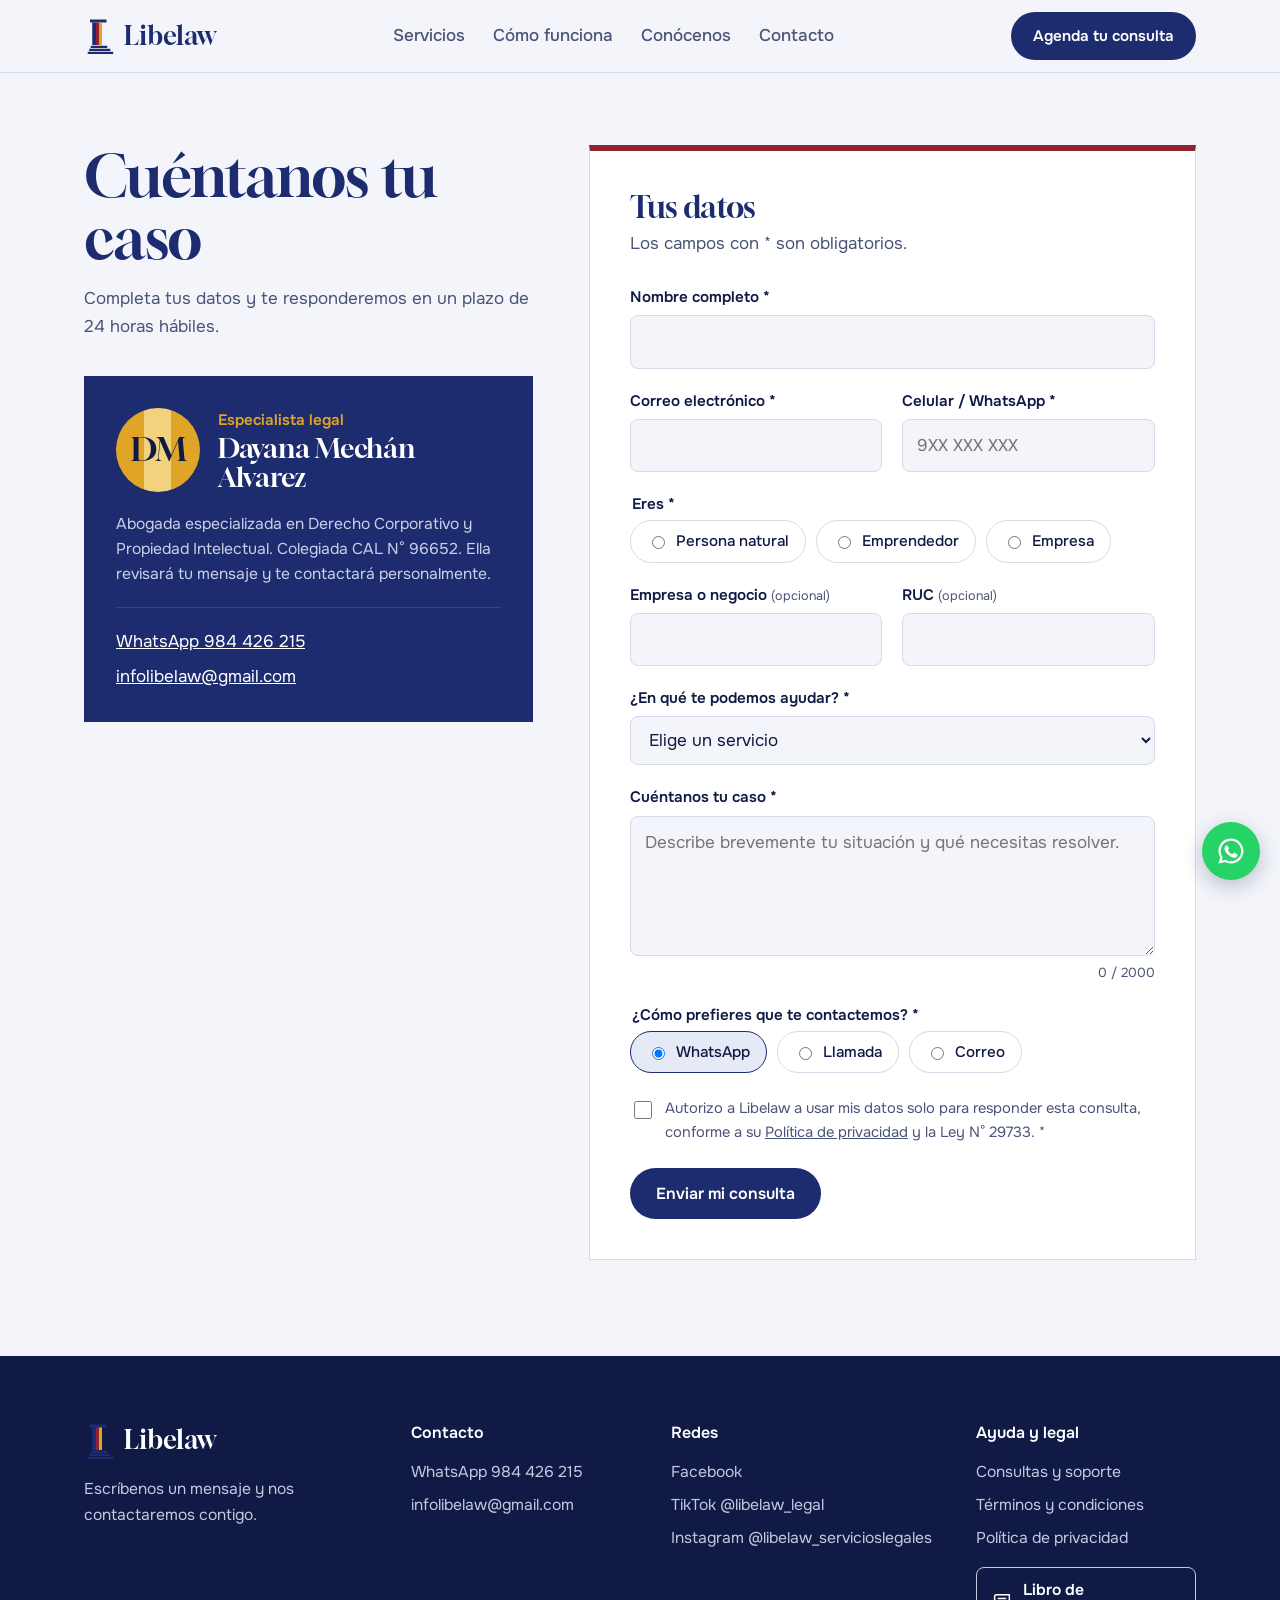
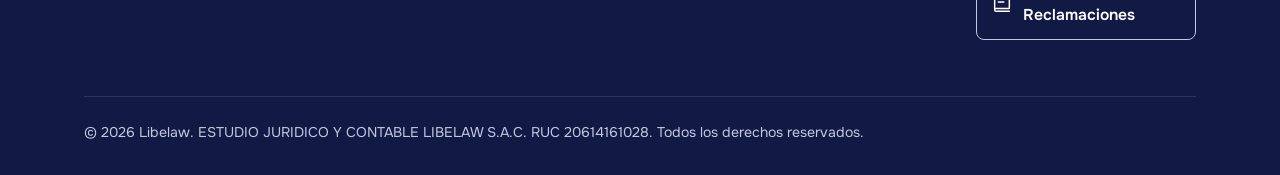
==== contacto.html @ 5002c1bd "Landing page Libelaw: inicio, contacto, soporte y páginas legales Sitio estático para ESTUDIO JURIDI" ====
<!doctype html>
<html lang="es">
<head>
<meta charset="utf-8">
<meta name="viewport" content="width=device-width, initial-scale=1">
<title>Contacto | Libelaw</title>
<meta name="description" content="Cuéntanos tu caso. Dayana Mechán, especialista legal de Libelaw, te responderá.">
<link rel="icon" href="data:image/svg+xml,%3Csvg xmlns='http://www.w3.org/2000/svg' viewBox='0 0 32 32'%3E%3Crect x='9' y='3' width='4' height='22' fill='%231D2C6E'/%3E%3Crect x='13' y='3' width='3' height='22' fill='%238E2333'/%3E%3Crect x='16' y='3' width='3' height='22' fill='%23E0A526'/%3E%3Crect x='7' y='25' width='16' height='2' fill='%231D2C6E'/%3E%3Crect x='7' y='28' width='20' height='2' fill='%231D2C6E'/%3E%3C/svg%3E">
<link rel="preconnect" href="https://fonts.googleapis.com">
<link rel="preconnect" href="https://fonts.gstatic.com" crossorigin>
<link href="https://fonts.googleapis.com/css2?family=Gloock&family=Onest:wght@400;500;600;700&display=swap" rel="stylesheet">
<link rel="stylesheet" href="styles.css">
<!--
  ENVÍO DEL FORMULARIO: usa FormSubmit (https://formsubmit.co), sin servidor propio.
  El primer envío manda un correo de activación a infolibelaw@gmail.com: hay que confirmarlo una vez.
  Para usar otro servicio (Formspree, Web3Forms o un PHP en Hostinger) cambia solo el "action" del <form>.
-->
</head>
<body>

<svg width="0" height="0" style="position:absolute" aria-hidden="true">
  <symbol id="logo" viewBox="0 0 40 48">
    <rect x="8" y="2" width="22" height="4" fill="#1D2C6E"/>
    <rect x="11" y="6" width="5" height="30" fill="#1D2C6E"/>
    <rect x="16" y="6" width="4" height="30" fill="#8E2333"/>
    <rect x="20" y="6" width="4" height="30" fill="#E0A526"/>
    <rect x="9" y="37" width="22" height="3" fill="#1D2C6E"/>
    <rect x="7" y="41" width="28" height="3" fill="#1D2C6E"/>
    <rect x="5" y="45" width="34" height="3" fill="#1D2C6E"/>
  </symbol>
</svg>

<header class="nav">
  <div class="wrap">
    <a class="brand" href="index.html" aria-label="Libelaw, inicio">
      <svg width="30" height="36" aria-hidden="true"><use href="#logo"/></svg>Libelaw
    </a>
    <nav aria-label="Secciones">
      <ul id="menu">
        <li><a href="index.html#servicios">Servicios</a></li>
        <li><a href="index.html#como-funciona">Cómo funciona</a></li>
        <li><a href="index.html#fundadora">Conócenos</a></li>
        <li><a href="contacto.html" aria-current="page">Contacto</a></li>
      </ul>
    </nav>
    <a class="btn btn-primary" data-booking href="index.html#agenda">Agenda<span class="sm-hide">tu consulta</span></a>
    <button class="menu-btn" type="button" aria-expanded="false" aria-controls="menu" aria-label="Abrir menú"><svg width="26" height="26" viewBox="0 0 24 24" fill="none" stroke="currentColor" stroke-width="2" stroke-linecap="round" aria-hidden="true"><path d="M4 7h16M4 12h16M4 17h16"/></svg></button>
  </div>
</header>

<main class="contact">
  <div class="wrap">

    <div class="contact-intro">
      <h1>Cuéntanos tu caso</h1>
      <p>Completa tus datos y te responderemos en un plazo de 24 horas hábiles. <!-- POR VALIDAR: plazo de respuesta --></p>

      <aside class="specialist" aria-label="Especialista que atenderá tu consulta">
        <div class="specialist-head">
          <!-- Reemplazar por la foto: <img src="dayana.jpg" alt="Dayana Mechán"> -->
          <div class="avatar" aria-hidden="true">DM</div>
          <div>
            <p class="role">Especialista legal</p>
            <h2>Dayana Mechán Alvarez</h2>
          </div>
        </div>
        <!-- POR VALIDAR: credenciales -->
        <p>Abogada especializada en Derecho Corporativo y Propiedad Intelectual. Colegiada CAL N° 96652. Ella revisará tu mensaje y te contactará personalmente.</p>
        <ul>
          <li><a href="https://wa.me/51984426215?text=Hola%20Dayana%2C%20quiero%20hacer%20una%20consulta" target="_blank" rel="noopener">WhatsApp 984 426 215</a></li>
          <li><a href="mailto:infolibelaw@gmail.com">infolibelaw@gmail.com</a></li>
        </ul>
      </aside>
    </div>

    <form class="form" action="https://formsubmit.co/infolibelaw@gmail.com" method="POST" data-ajax data-success="Gracias por escribirnos. Dayana revisará tu caso y te contactará por el medio que elegiste.">
      <h2>Tus datos</h2>
      <p>Los campos con * son obligatorios.</p>

      <input type="hidden" name="_subject" value="Nueva consulta desde la web de Libelaw">
      <input type="hidden" name="_template" value="table">
      <input class="hp" type="text" name="_honey" tabindex="-1" autocomplete="off" aria-hidden="true">

      <div class="fields">
        <div class="field full">
          <label for="nombre">Nombre completo *</label>
          <input id="nombre" name="Nombre" type="text" autocomplete="name" required maxlength="100">
        </div>
        <div class="field">
          <label for="correo">Correo electrónico *</label>
          <input id="correo" name="email" type="email" autocomplete="email" required maxlength="120">
        </div>
        <div class="field">
          <label for="celular">Celular / WhatsApp *</label>
          <input id="celular" name="Celular" type="tel" autocomplete="tel" inputmode="tel" required pattern="(\+?51)?\s?9\d{2}\s?\d{3}\s?\d{3}" placeholder="9XX XXX XXX" title="Número de celular peruano de 9 dígitos que empieza con 9">
        </div>

        <fieldset class="field full">
          <legend>Eres *</legend>
          <div class="choices">
            <label><input type="radio" name="Tipo de cliente" value="Persona natural" required> Persona natural</label>
            <label><input type="radio" name="Tipo de cliente" value="Emprendedor"> Emprendedor</label>
            <label><input type="radio" name="Tipo de cliente" value="Empresa"> Empresa</label>
          </div>
        </fieldset>

        <div class="field">
          <label for="empresa">Empresa o negocio <small>(opcional)</small></label>
          <input id="empresa" name="Empresa" type="text" autocomplete="organization" maxlength="120">
        </div>
        <div class="field">
          <label for="ruc">RUC <small>(opcional)</small></label>
          <input id="ruc" name="RUC" type="text" inputmode="numeric" pattern="(10|15|17|20)\d{9}" maxlength="11" title="RUC de 11 dígitos">
        </div>

        <div class="field full">
          <label for="servicio">¿En qué te podemos ayudar? *</label>
          <select id="servicio" name="Servicio" required>
            <option value="">Elige un servicio</option>
            <option>Constitución de empresas</option>
            <option>Contratos comerciales</option>
            <option>Propiedad intelectual</option>
            <option>Datos personales</option>
            <option>Protección al consumidor</option>
            <option>Asesoría y procesos laborales</option>
            <option>Contrataciones con el Estado</option>
            <option>Procesos civiles</option>
            <option>Procesos penales</option>
            <option>Derecho migratorio</option>
            <option>No estoy seguro</option>
          </select>
        </div>

        <div class="field full">
          <label for="mensaje">Cuéntanos tu caso *</label>
          <textarea id="mensaje" name="Mensaje" required minlength="20" maxlength="2000" placeholder="Describe brevemente tu situación y qué necesitas resolver."></textarea>
        </div>

        <fieldset class="field full">
          <legend>¿Cómo prefieres que te contactemos? *</legend>
          <div class="choices">
            <label><input type="radio" name="Contacto preferido" value="WhatsApp" required checked> WhatsApp</label>
            <label><input type="radio" name="Contacto preferido" value="Llamada"> Llamada</label>
            <label><input type="radio" name="Contacto preferido" value="Correo"> Correo</label>
          </div>
        </fieldset>
      </div>

      <label class="consent">
        <input type="checkbox" name="Autoriza tratamiento de datos" value="Sí" required>
        <span>Autorizo a Libelaw a usar mis datos solo para responder esta consulta, conforme a su <a href="privacidad.html" target="_blank">Política de privacidad</a> y la Ley N° 29733. *</span>
      </label>

      <button class="btn btn-primary" type="submit">Enviar mi consulta</button>
    </form>

  </div>
</main>

<footer>
  <div class="wrap">
    <div>
      <a class="brand" href="index.html"><svg width="30" height="36" aria-hidden="true"><use href="#logo"/></svg>Libelaw</a>
      <p><a href="contacto.html">Escríbenos un mensaje</a> y nos contactaremos contigo.</p>
    </div>
    <div>
      <h4>Contacto</h4>
      <ul>
        <li><a href="https://wa.me/51984426215" target="_blank" rel="noopener">WhatsApp 984 426 215</a></li>
        <li><a href="mailto:infolibelaw@gmail.com">infolibelaw@gmail.com</a></li>
      </ul>
    </div>
    <div>
      <h4>Redes</h4>
      <ul>
        <!-- POR VALIDAR: URL exacta de Facebook -->
        <li><a href="https://www.facebook.com/libelaw" target="_blank" rel="noopener">Facebook</a></li>
        <li><a href="https://www.tiktok.com/@libelaw_legal" target="_blank" rel="noopener">TikTok @libelaw_legal</a></li>
        <li><a href="https://www.instagram.com/libelaw_servicioslegales" target="_blank" rel="noopener">Instagram @libelaw_servicioslegales</a></li>
      </ul>
    </div>
    <div>
      <h4>Ayuda y legal</h4>
      <ul>
        <li><a href="soporte.html">Consultas y soporte</a></li>
        <li><a href="terminos.html">Términos y condiciones</a></li>
        <li><a href="privacidad.html">Política de privacidad</a></li>
      </ul>
      <a class="lr" href="libro-reclamaciones.html">
        <svg width="22" height="22" viewBox="0 0 24 24" fill="none" stroke="currentColor" stroke-width="1.6" stroke-linecap="round" stroke-linejoin="round" aria-hidden="true"><path d="M4 4.5A1.5 1.5 0 0 1 5.5 3H20v15H5.5A1.5 1.5 0 0 0 4 19.5zM4 19.5A1.5 1.5 0 0 0 5.5 21H20M8 7h8M8 11h6"/></svg>
        Libro de Reclamaciones
      </a>
    </div>
    <p class="legal">© 2026 Libelaw. ESTUDIO JURIDICO Y CONTABLE LIBELAW S.A.C. RUC 20614161028. Todos los derechos reservados.</p>
  </div>
</footer>

<a class="wa" href="https://wa.me/51984426215?text=Hola%20Libelaw" target="_blank" rel="noopener" aria-label="Escríbenos por WhatsApp">
  <svg width="30" height="30" viewBox="0 0 24 24" fill="#fff" aria-hidden="true"><path d="M12 2a10 10 0 0 0-8.6 15.1L2 22l5-1.3A10 10 0 1 0 12 2Zm0 18.2a8.2 8.2 0 0 1-4.2-1.1l-.3-.2-3 .8.8-2.9-.2-.3A8.2 8.2 0 1 1 12 20.2Zm4.5-6.1c-.2-.1-1.5-.7-1.7-.8-.2-.1-.4-.1-.6.1l-.8 1c-.1.2-.3.2-.5.1a6.7 6.7 0 0 1-3.3-2.9c-.3-.4.2-.4.7-1.4.1-.2 0-.3 0-.4l-.8-1.8c-.2-.5-.4-.4-.6-.4h-.5c-.2 0-.4.1-.7.3-.2.3-.9.9-.9 2.2s.9 2.5 1 2.7c.1.2 1.8 2.8 4.4 3.9 1.6.7 2.3.8 3.1.6.5-.1 1.5-.6 1.7-1.2.2-.6.2-1.1.2-1.2-.1-.1-.3-.2-.6-.3Z"/></svg>
</a>

<script src="app.js"></script>
</body>
</html>
---- styles.css ----
:root{
  --navy:#1D2C6E;
  --ink:#101A44;
  --granate:#8E2333;
  --mostaza:#E0A526;
  --paper:#F3F5FA;
  --white:#FFFFFF;
  --line:#D5DAE8;
  --muted:#4A5478;
  --serif:"Gloock", Georgia, serif;
  --sans:"Onest", system-ui, sans-serif;
  --wrap:1160px;
}
*{box-sizing:border-box}
html{scroll-behavior:smooth}
body{margin:0;background:var(--paper);color:var(--ink);font:400 1.0625rem/1.6 var(--sans);-webkit-font-smoothing:antialiased}
img,svg{display:block}
a{color:inherit}
:focus-visible{outline:3px solid var(--mostaza);outline-offset:3px;border-radius:4px}
.wrap{max-width:var(--wrap);margin:0 auto;padding:0 24px}
h1,h2,h3{font-family:var(--serif);font-weight:400;line-height:1.08;margin:0;letter-spacing:-.01em}
h2{font-size:clamp(2rem,4.2vw,3.1rem);color:var(--navy)}
h3{font-size:1.45rem}
p{margin:0}
section{padding:96px 0}

/* Botones */
.btn{display:inline-flex;align-items:center;gap:.6em;padding:15px 26px;border-radius:999px;font-weight:600;font-size:1rem;text-decoration:none;border:2px solid transparent;transition:background .2s,color .2s,border-color .2s}
.btn-primary{background:var(--navy);color:var(--white)}
.btn-primary:hover{background:var(--ink)}
.btn-ghost{border-color:var(--navy);color:var(--navy)}
.btn-ghost:hover{background:var(--navy);color:var(--white)}
.btn-gold{background:var(--mostaza);color:var(--ink)}
.btn-gold:hover{background:#F0B83A}
.price{font-family:var(--serif);font-weight:400;font-size:1.15em;padding-left:.6em;border-left:1px solid currentColor}

/* Navegación */
.nav{position:sticky;top:0;z-index:10;background:rgba(243,245,250,.92);backdrop-filter:blur(8px);border-bottom:1px solid var(--line)}
.nav .wrap{display:flex;align-items:center;justify-content:space-between;height:72px;gap:24px}
.brand{display:flex;align-items:center;gap:10px;text-decoration:none;font-family:var(--serif);font-size:1.6rem;color:var(--navy)}
.nav ul{display:flex;gap:28px;list-style:none;margin:0;padding:0}
.nav ul a{text-decoration:none;font-weight:500;color:var(--muted)}
.nav ul a:hover{color:var(--navy)}
.nav .btn{padding:10px 20px;font-size:.95rem}

/* Hero */
.hero{padding:72px 0 0;overflow:hidden}
.hero .wrap{display:grid;grid-template-columns:1.25fr .75fr;gap:48px;align-items:end}
.hero-kicker{font-weight:600;color:var(--granate);margin-bottom:20px}
.hero h1{font-size:clamp(3rem,7.4vw,6.2rem);color:var(--navy);line-height:.98}
.hero h1 span{display:block;color:var(--ink)}
.hero-lead{font-size:1.25rem;color:var(--muted);max-width:34ch;margin:28px 0 36px}
.hero-ctas{display:flex;flex-wrap:wrap;gap:14px;padding-bottom:96px}
.column{width:100%;max-width:340px;justify-self:end}
.column .bar{transform-box:fill-box;transform-origin:bottom;animation:rise 1.1s cubic-bezier(.2,.8,.2,1) both}
.column .bar:nth-child(2){animation-delay:.15s}
.column .bar:nth-child(3){animation-delay:.3s}
@keyframes rise{from{transform:scaleY(0)}to{transform:scaleY(1)}}

/* Pilares Crea / Innova / Desarrolla / Emprende */
.pillars{background:var(--navy);color:var(--white);padding:28px 0}
.pillars ul{list-style:none;margin:0 auto;padding:0 24px;display:grid;grid-template-columns:repeat(4,1fr);gap:16px}
.pillars li{font-family:var(--serif);font-size:clamp(1.3rem,2.4vw,1.9rem);display:flex;align-items:center;gap:12px}
.pillars li::before{content:"";width:10px;height:28px;background:var(--c)}

/* Problema */
.problem .wrap{display:grid;grid-template-columns:1fr 1fr;gap:64px}
.problem h2{color:var(--granate)}
.problem .body p+p{margin-top:18px}
.problem .body{color:var(--muted);font-size:1.125rem;max-width:56ch}
.problem .body strong{color:var(--ink);font-weight:600}

/* Servicios */
.services{background:var(--white);border-top:1px solid var(--line);border-bottom:1px solid var(--line)}
.section-head{display:flex;justify-content:space-between;align-items:end;gap:32px;margin-bottom:56px;flex-wrap:wrap}
.section-head p{max-width:46ch;color:var(--muted)}
/* Carrusel de servicios: dos filas en sentidos opuestos */
.marquee{overflow:hidden;padding:6px 0;-webkit-mask-image:linear-gradient(90deg,transparent,#000 5%,#000 95%,transparent);mask-image:linear-gradient(90deg,transparent,#000 5%,#000 95%,transparent)}
.marquee+.marquee{margin-top:24px}
.marquee-track{display:flex;gap:20px;width:max-content;animation:marquee 55s linear infinite}
.marquee.reverse .marquee-track{animation-direction:reverse}
.marquee:hover .marquee-track,.marquee:focus-within .marquee-track{animation-play-state:paused}
@keyframes marquee{to{transform:translateX(calc(-50% - 10px))}}
.svc{--fg:var(--white);flex:0 0 300px;min-height:310px;background:var(--paper);border:1px solid var(--line);border-top:6px solid var(--c);padding:28px 26px;display:flex;flex-direction:column;gap:10px}
.svc-icon{width:52px;height:52px;border-radius:50%;background:var(--c);color:var(--fg);display:grid;place-items:center;margin-bottom:6px}
.svc-icon svg{width:26px;height:26px;fill:none;stroke:currentColor;stroke-width:1.6;stroke-linecap:round;stroke-linejoin:round}
.svc-cat{font-size:.85rem;font-weight:600;color:var(--muted)}
.svc h3{font-size:1.45rem;color:var(--navy)}
.svc p:not(.svc-cat){color:var(--muted);font-size:.97rem}
.svc a{margin-top:auto;font-weight:600;color:var(--navy);text-underline-offset:4px}
.svc a:hover{color:var(--granate)}
.services-cta{margin-top:56px;display:flex;align-items:center;gap:20px;flex-wrap:wrap;color:var(--muted)}

/* Cómo funciona: escalera */
.steps h2{margin-bottom:16px}
.steps .intro{color:var(--muted);max-width:52ch;margin-bottom:56px}
.stairs{list-style:none;margin:0;padding:0;display:grid;grid-template-columns:repeat(3,1fr);align-items:end;counter-reset:s}
.stairs li{counter-increment:s;background:var(--navy);color:var(--white);padding:28px 28px 32px;display:flex;flex-direction:column;justify-content:flex-end}
.stairs li:nth-child(1){min-height:220px;background:var(--navy)}
.stairs li:nth-child(2){min-height:300px;background:var(--granate)}
.stairs li:nth-child(3){min-height:380px;background:var(--mostaza);color:var(--ink)}
.stairs li::before{content:counter(s);font-family:var(--serif);font-size:4.5rem;line-height:1;margin-bottom:auto;opacity:.9}
.stairs h3{margin:24px 0 8px}
.stairs p{opacity:.9;max-width:30ch}

/* Por qué */
.why{background:var(--ink);color:var(--white)}
.why h2{color:var(--white);margin-bottom:48px}
.why ul{list-style:none;margin:0;padding:0;display:grid;grid-template-columns:repeat(3,1fr);gap:40px}
.why li{border-left:3px solid var(--mostaza);padding-left:20px}
.why li b{display:block;font-family:var(--serif);font-weight:400;font-size:1.4rem;margin-bottom:8px}
.why li span{color:#C3C9E0}

/* Fundadora */
.founder .wrap{display:grid;grid-template-columns:.8fr 1.2fr;gap:64px;align-items:start}
.founder blockquote{margin:0;font-family:var(--serif);font-size:clamp(1.7rem,3vw,2.5rem);line-height:1.2;color:var(--navy)}
.founder cite{display:block;margin-top:16px;font:500 1rem var(--sans);color:var(--muted);font-style:normal}
.founder h2{font-size:clamp(1.8rem,3vw,2.4rem);margin-bottom:6px}
.founder .role{color:var(--granate);font-weight:600;margin-bottom:24px}
.founder .bio p{color:var(--muted);line-height:1.75}
.founder .bio p+p{margin-top:16px}
.brandnote{margin-top:40px;padding:28px;background:var(--white);border:1px solid var(--line);display:grid;grid-template-columns:auto 1fr;gap:24px;align-items:center}
.swatches{display:flex}
.swatches i{width:22px;height:72px;background:var(--c)}
.brandnote p{color:var(--muted);font-size:.98rem}

/* Agenda */
.book{background:var(--navy);color:var(--white);text-align:left}
.book .wrap{display:grid;grid-template-columns:1.2fr .8fr;gap:56px;align-items:center}
.book h2{color:var(--white);margin-bottom:20px}
.book p{color:#C9D0EA;max-width:48ch}
.book-card{background:var(--white);color:var(--ink);padding:36px}
.book-card .amount{font-family:var(--serif);font-size:3.6rem;line-height:1;color:var(--navy)}
.book-card .amount small{font-family:var(--sans);font-size:1rem;color:var(--muted);margin-left:6px}
.book-card ul{margin:20px 0 28px;padding-left:20px;color:var(--muted)}
.book-card li+li{margin-top:6px}
.book-card .btn{width:100%;justify-content:center}
.book-card .alt{display:block;text-align:center;margin-top:14px;font-weight:500;color:var(--navy)}

/* FAQ */
.faq .wrap{display:grid;grid-template-columns:.8fr 1.2fr;gap:64px}
.faq details,.doc details{border-bottom:1px solid var(--line);padding:20px 0}
.faq summary,.doc summary{cursor:pointer;font-weight:600;font-size:1.1rem;list-style:none;display:flex;justify-content:space-between;gap:16px}
.faq summary::-webkit-details-marker,.doc summary::-webkit-details-marker{display:none}
.faq summary::after,.doc summary::after{content:"+";font-family:var(--serif);font-size:1.6rem;line-height:1;color:var(--granate)}
.faq details[open] summary::after,.doc details[open] summary::after{content:"−"}
.faq details p,.doc details p{margin-top:12px;color:var(--muted);max-width:60ch}

/* Footer */
footer{background:var(--ink);color:#C3C9E0;padding:64px 0 32px;font-size:.98rem}
footer .wrap{display:grid;grid-template-columns:1.3fr 1fr 1.2fr 1fr;gap:40px}
footer .brand{color:var(--white);margin-bottom:16px}
footer h4{color:var(--white);font-weight:600;margin:0 0 14px;font-size:1rem}
footer ul{list-style:none;margin:0;padding:0}
footer li+li{margin-top:8px}
footer a{text-decoration:none}
footer a:hover{color:var(--white);text-decoration:underline}
.legal{grid-column:1/-1;border-top:1px solid #2A3566;padding-top:24px;margin-top:16px;font-size:.88rem}

/* WhatsApp flotante */
.wa{position:fixed;right:20px;bottom:20px;width:58px;height:58px;border-radius:50%;background:#25D366;display:grid;place-items:center;box-shadow:0 6px 20px rgba(16,26,68,.25);z-index:20}

@media (max-width:900px){
  section{padding:72px 0}
  .nav ul{display:none}
  .hero .wrap,.problem .wrap,.founder .wrap,.book .wrap,.faq .wrap{grid-template-columns:1fr;gap:40px}
  .column{max-width:220px;justify-self:start;order:-1}
  .hero-ctas{padding-bottom:72px}
  .svc{flex-basis:260px}
  .why ul{grid-template-columns:1fr}
  .pillars ul{grid-template-columns:repeat(2,1fr)}
  .stairs{grid-template-columns:1fr}
  .stairs li:nth-child(n){min-height:0}
  .stairs li::before{font-size:3rem;margin-bottom:0}
  footer .wrap{grid-template-columns:1fr}
}
@media (max-width:520px){
  .wrap{padding:0 16px}
  .column{display:none}
  .hero{padding-top:48px}
  .hero-ctas .btn,.services-cta .btn{width:100%;justify-content:center}
  .brandnote{grid-template-columns:1fr}
}
@media (prefers-reduced-motion:reduce){
  html{scroll-behavior:auto}
  .column .bar{animation:none}
  .marquee{overflow-x:auto;-webkit-mask-image:none;mask-image:none}
  .marquee-track{animation:none;padding:0 24px}
  .marquee-track>[aria-hidden]{display:none}
}

/* Página de contacto */
.contact{padding:72px 0 96px}
.contact .wrap{display:grid;grid-template-columns:.85fr 1.15fr;gap:56px;align-items:start}
.contact-intro{position:sticky;top:96px}
.contact-intro h1{font-size:clamp(2.4rem,5vw,3.6rem);color:var(--navy);margin-bottom:16px}
.contact-intro>p{color:var(--muted);max-width:42ch;margin-bottom:36px}
.specialist{background:var(--navy);color:var(--white);padding:32px}
.specialist-head{display:flex;align-items:center;gap:18px;margin-bottom:20px}
.avatar{width:84px;height:84px;border-radius:50%;flex:none;display:grid;place-items:center;font-family:var(--serif);font-size:2rem;color:var(--ink);background:linear-gradient(90deg,var(--mostaza) 0 33%,#F3D27E 33% 66%,var(--mostaza) 66%);overflow:hidden}
.avatar img{width:100%;height:100%;object-fit:cover}
.specialist .role{color:var(--mostaza);font-weight:600;font-size:.95rem}
.specialist h2{color:var(--white);font-size:1.7rem}
.specialist p{color:#C9D0EA;font-size:.98rem}
.specialist ul{list-style:none;margin:20px 0 0;padding:20px 0 0;border-top:1px solid #34448A}
.specialist li+li{margin-top:8px}
.specialist a{color:var(--white)}
.form{background:var(--white);border:1px solid var(--line);border-top:6px solid var(--granate);padding:40px}
.form h2{font-size:1.9rem;margin-bottom:6px}
.form>p{color:var(--muted);margin-bottom:28px}
.fields{display:grid;grid-template-columns:1fr 1fr;gap:20px}
.field{display:flex;flex-direction:column;gap:6px}
.field.full{grid-column:1/-1}
.field label,.field legend{font-weight:600;font-size:.95rem}
.field small{color:var(--muted);font-weight:400}
.field input:not([type=radio]):not([type=checkbox]),.field select,.field textarea{font:inherit;color:var(--ink);background:var(--paper);border:1.5px solid var(--line);border-radius:8px;padding:12px 14px;width:100%}
.field textarea{min-height:140px;resize:vertical}
.field input:focus,.field select:focus,.field textarea:focus{outline:none;border-color:var(--navy);background:var(--white)}
.field input:user-invalid,.field select:user-invalid,.field textarea:user-invalid{border-color:var(--granate)}
fieldset.field{border:0;margin:0;padding:0}
.choices{display:flex;flex-wrap:wrap;gap:10px;margin-top:4px}
.choices label{display:flex;align-items:center;gap:8px;font-weight:500;border:1.5px solid var(--line);border-radius:999px;padding:8px 16px;cursor:pointer}
.choices label:has(input:checked){border-color:var(--navy);background:#E6EAF6}
.consent{display:flex;gap:10px;align-items:flex-start;font-size:.92rem;color:var(--muted);margin:24px 0}
.consent input{margin-top:4px;width:18px;height:18px;flex:none;accent-color:var(--navy)}
.form .btn{border:0;cursor:pointer;font-family:inherit}
.hp{position:absolute;left:-9999px}
@media (max-width:900px){
  .contact .wrap{grid-template-columns:1fr}
  .fields{grid-template-columns:1fr}
  .form{padding:28px 20px}
  .contact-intro{position:static}
  .form .btn{width:100%;justify-content:center}
}

/* Páginas legales y de ayuda */
.doc{padding:72px 0 96px}
.doc .wrap{display:grid;grid-template-columns:240px 1fr;gap:64px;align-items:start}
.doc-nav{position:sticky;top:96px;font-size:.95rem}
.doc-nav p{font-weight:600;margin-bottom:10px}
.doc-nav ol{margin:0;padding-left:20px;color:var(--muted)}
.doc-nav li+li{margin-top:6px}
.doc-nav a{text-decoration:none}
.doc-nav a:hover{color:var(--navy);text-decoration:underline}
.doc article{max-width:72ch}
.doc h1{font-size:clamp(2.2rem,4.6vw,3.4rem);color:var(--navy);margin-bottom:12px}
.doc .updated{color:var(--muted);margin-bottom:40px}
.doc article h2{font-size:1.6rem;margin:48px 0 14px;scroll-margin-top:96px}
.doc article h3{font-size:1.2rem;color:var(--navy);margin:28px 0 8px}
.doc article p,.doc article li{color:#2F3A63;line-height:1.75}
.doc article p+p{margin-top:14px}
.doc article ul,.doc article ol{padding-left:22px;margin:12px 0}
.doc article li+li{margin-top:6px}
.doc article a{color:var(--navy);font-weight:500}
.note{background:var(--white);border:1px solid var(--line);border-left:4px solid var(--mostaza);padding:18px 22px;margin:24px 0}
.note p{margin:0}
.datos{display:grid;grid-template-columns:auto 1fr;gap:6px 20px;background:var(--white);border:1px solid var(--line);padding:20px 24px;margin:16px 0}
.datos dt{font-weight:600}
.datos dd{margin:0;color:var(--muted)}
.pending{background:#FCEFD0;color:var(--ink);padding:0 4px;border-radius:3px}
.channels{display:grid;grid-template-columns:repeat(3,1fr);gap:20px;margin:24px 0 8px}
.channels a{display:block;background:var(--white);border:1px solid var(--line);border-top:4px solid var(--c);padding:22px;text-decoration:none}
.channels b{display:block;font-family:var(--serif);font-weight:400;font-size:1.3rem;color:var(--navy)}
.channels span{color:var(--muted);font-size:.95rem}

/* Libro de Reclamaciones */
.lr{display:inline-flex;align-items:center;gap:10px;margin-top:16px;padding:10px 14px;border:1.5px solid #C3C9E0;border-radius:8px;color:var(--white);font-weight:600}
.lr:hover{border-color:var(--white);text-decoration:none!important}
.lr svg{flex:none}
.form h3{font-size:1.25rem;color:var(--navy);margin:32px 0 16px;padding-top:24px;border-top:1px solid var(--line)}
.form h3:first-of-type{border-top:0;padding-top:0;margin-top:8px}
.form .datos{margin:0 0 8px;background:var(--paper)}
.form .legend-text{font-size:.92rem;color:var(--muted);margin-top:6px}
.choices label small{display:block;font-weight:400;color:var(--muted);font-size:.85rem}
.choices.stack{flex-direction:column}
.choices.stack label{border-radius:10px;align-items:flex-start}
.choices.stack input{margin-top:5px}
[hidden]{display:none!important}

@media (max-width:900px){
  .doc .wrap{grid-template-columns:1fr;gap:32px}
  .doc-nav{position:static}
  .channels{grid-template-columns:1fr}
}
@media print{
  .nav,footer,.wa,.doc-nav,.no-print{display:none!important}
  body{background:#fff}
  .form{border:0;padding:0}
}

/* Interacciones (app.js) */
.menu-btn{display:none;background:none;border:0;padding:8px;color:var(--navy);cursor:pointer}
.error{color:var(--granate);font-size:.88rem;font-weight:500}
.counter{color:var(--muted);font-size:.82rem;text-align:right}
.form-alert{background:#F8E3E6;color:var(--granate);padding:14px 16px;border-radius:8px;margin-bottom:16px}
.form-alert a{color:inherit;font-weight:600}
.sent{background:var(--white);border:1px solid var(--line);border-top:6px solid var(--mostaza);padding:48px 40px}
.sent h2{font-size:2.2rem;color:var(--navy);margin-bottom:12px}
.sent p{color:var(--muted);margin-bottom:28px;max-width:52ch}
.sent:focus{outline:none}
.choices label:has(input[aria-invalid]){border-color:var(--granate)}
@media (max-width:900px){
  .menu-btn{display:block;order:3}
  .nav .wrap{position:relative}
  .nav .brand{margin-right:auto}
  .nav.open ul{display:flex;flex-direction:column;gap:0;position:absolute;top:72px;left:0;right:0;background:var(--paper);border-bottom:1px solid var(--line);padding:8px 24px 16px}
  .nav.open ul a{display:block;padding:12px 0;font-size:1.1rem;color:var(--navy)}
}
.nav .btn{white-space:nowrap;gap:.28em}
@media (max-width:520px){
  .nav .wrap{gap:12px}
  .nav .btn{padding:9px 18px;font-size:.95rem}
  .sm-hide{display:none}
}
.consent.full{grid-column:1/-1}
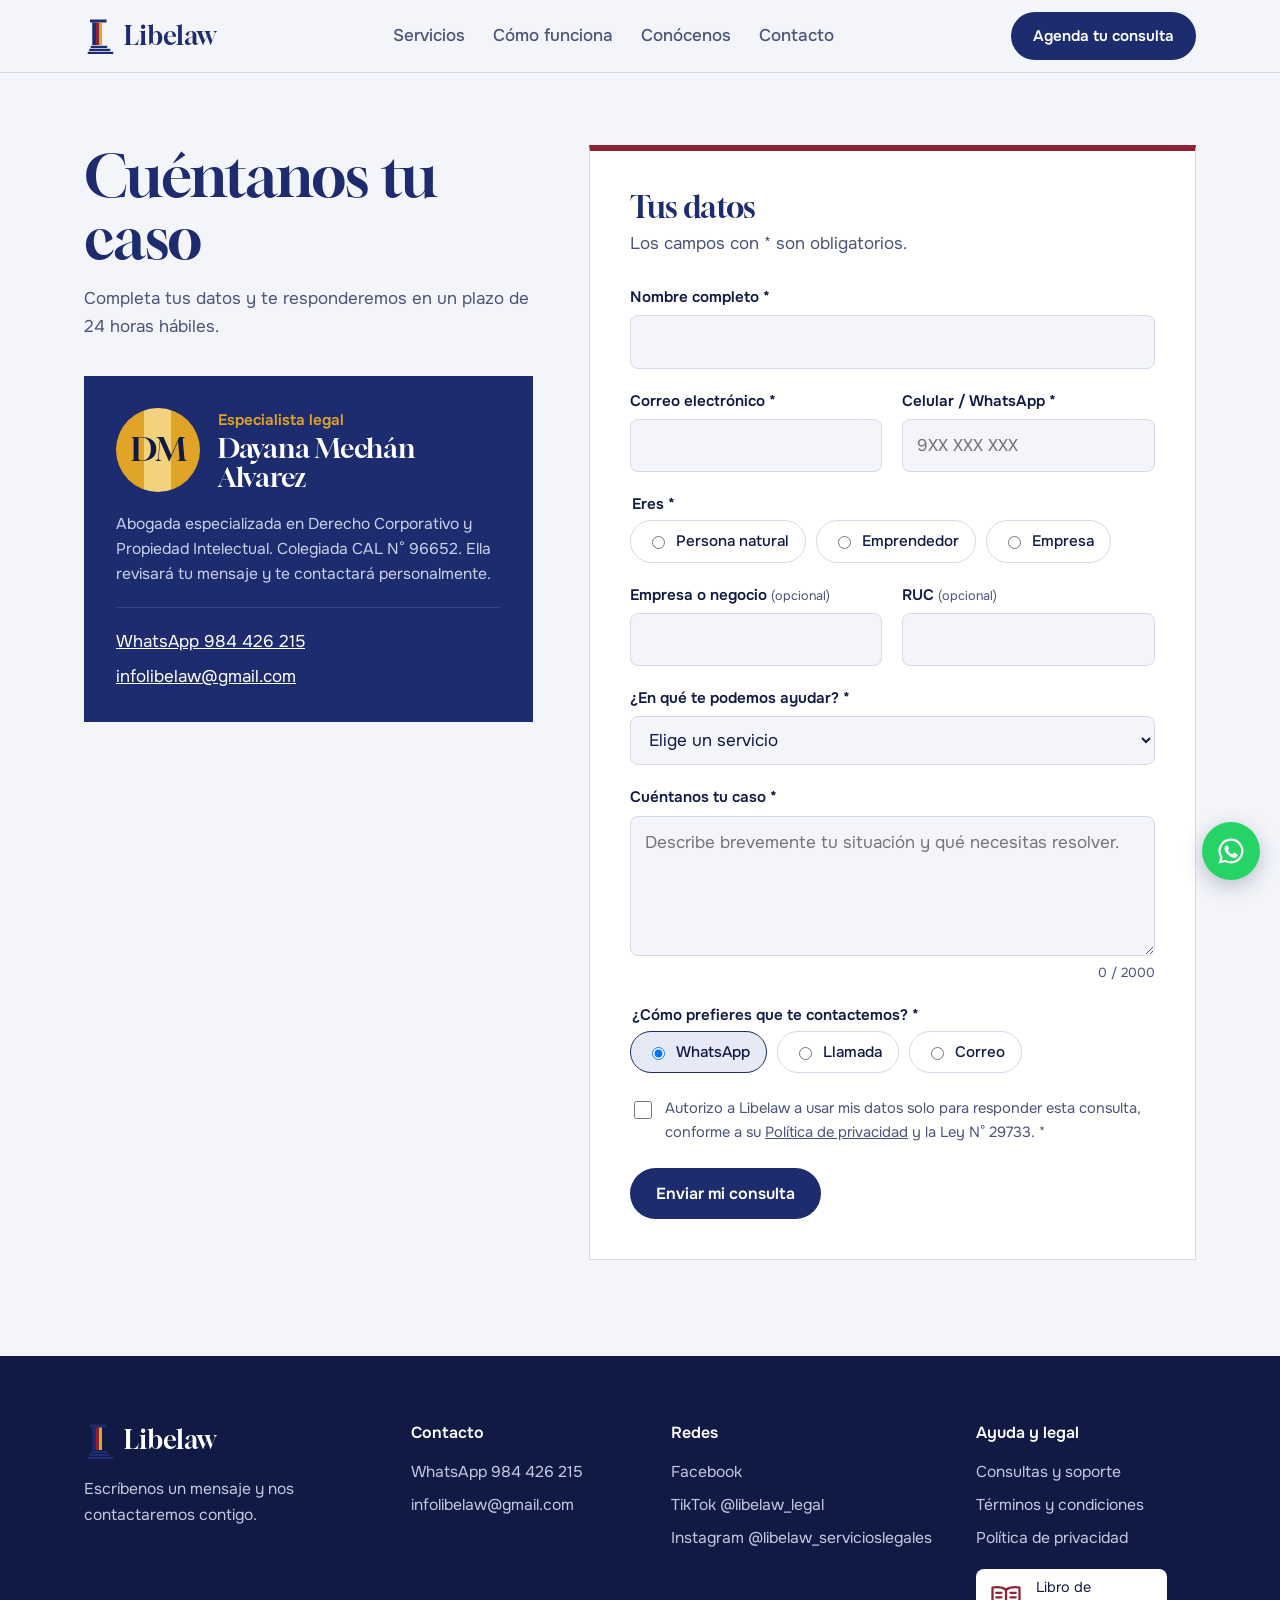
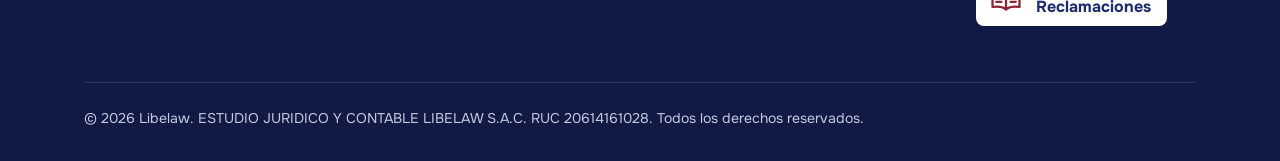
==== commit 908586c9: "Agregar icono de libro al Libro de Reclamaciones Distintivo blanco con libro abierto en el pie de to" ====
--- a/contacto.html
+++ b/contacto.html
@@ -187,8 +187,8 @@
         <li><a href="privacidad.html">Política de privacidad</a></li>
       </ul>
       <a class="lr" href="libro-reclamaciones.html">
-        <svg width="22" height="22" viewBox="0 0 24 24" fill="none" stroke="currentColor" stroke-width="1.6" stroke-linecap="round" stroke-linejoin="round" aria-hidden="true"><path d="M4 4.5A1.5 1.5 0 0 1 5.5 3H20v15H5.5A1.5 1.5 0 0 0 4 19.5zM4 19.5A1.5 1.5 0 0 0 5.5 21H20M8 7h8M8 11h6"/></svg>
-        Libro de Reclamaciones
+        <svg class="book-icon" width="36" height="36" viewBox="0 0 24 24" fill="none" stroke="currentColor" stroke-width="1.5" stroke-linecap="round" stroke-linejoin="round" aria-hidden="true"><path d="M12 6.5C10 5 7 4.5 3 5v13c4-.5 7 0 9 1.5 2-1.5 5-2 9-1.5V5c-4-.5-7 0-9 1.5z"/><path d="M12 6.5v13M5.5 8.5h3.5M5.5 11.5h3.5M5.5 14.5h3.5M15 8.5h3.5M15 11.5h3.5M15 14.5h3.5"/></svg>
+        <span>Libro de<br><b>Reclamaciones</b></span>
       </a>
     </div>
     <p class="legal">© 2026 Libelaw. ESTUDIO JURIDICO Y CONTABLE LIBELAW S.A.C. RUC 20614161028. Todos los derechos reservados.</p>
--- a/styles.css
+++ b/styles.css
@@ -142,8 +142,8 @@
 .faq details,.doc details{border-bottom:1px solid var(--line);padding:20px 0}
 .faq summary,.doc summary{cursor:pointer;font-weight:600;font-size:1.1rem;list-style:none;display:flex;justify-content:space-between;gap:16px}
 .faq summary::-webkit-details-marker,.doc summary::-webkit-details-marker{display:none}
-.faq summary::after,.doc summary::after{content:"+";font-family:var(--serif);font-size:1.6rem;line-height:1;color:var(--granate)}
-.faq details[open] summary::after,.doc details[open] summary::after{content:"−"}
+.faq summary::after,.doc summary::after{content:"";flex:none;width:10px;height:10px;margin:6px 4px 0 0;border-right:2.5px solid var(--granate);border-bottom:2.5px solid var(--granate);transform:rotate(45deg);transition:transform .2s}
+.faq details[open] summary::after,.doc details[open] summary::after{transform:rotate(-135deg);margin-top:12px}
 .faq details p,.doc details p{margin-top:12px;color:var(--muted);max-width:60ch}
 
 /* Footer */
@@ -264,9 +264,12 @@
 .channels span{color:var(--muted);font-size:.95rem}
 
 /* Libro de Reclamaciones */
-.lr{display:inline-flex;align-items:center;gap:10px;margin-top:16px;padding:10px 14px;border:1.5px solid #C3C9E0;border-radius:8px;color:var(--white);font-weight:600}
-.lr:hover{border-color:var(--white);text-decoration:none!important}
-.lr svg{flex:none}
+.lr{display:inline-flex;align-items:center;gap:12px;margin-top:18px;padding:10px 16px 10px 12px;background:var(--white);color:var(--ink);border-radius:8px;font-size:.9rem;line-height:1.2;text-decoration:none}
+.lr:hover{outline:2px solid var(--mostaza);text-decoration:none!important}
+.lr svg{flex:none;color:var(--granate)}
+.lr b{font-size:1rem;color:var(--navy)}
+.lr-title{display:flex;align-items:center;gap:14px;font-size:clamp(2rem,4vw,2.8rem);color:var(--navy);margin-bottom:6px}
+.lr-title svg{flex:none;color:var(--granate)}
 .form h3{font-size:1.25rem;color:var(--navy);margin:32px 0 16px;padding-top:24px;border-top:1px solid var(--line)}
 .form h3:first-of-type{border-top:0;padding-top:0;margin-top:8px}
 .form .datos{margin:0 0 8px;background:var(--paper)}
@@ -313,3 +316,9 @@
   .sm-hide{display:none}
 }
 .consent.full{grid-column:1/-1}
+.faq summary:hover,.doc summary:hover{color:var(--navy)}
+.faq .wrap>div:first-child{align-self:start;position:sticky;top:96px}
+.faq-more{color:var(--muted);margin-top:16px;max-width:32ch}
+.faq-more a{color:var(--navy);font-weight:600}
+@media (max-width:900px){.faq .wrap>div:first-child{position:static}}
+@media (prefers-reduced-motion:reduce){.faq summary::after,.doc summary::after{transition:none}}
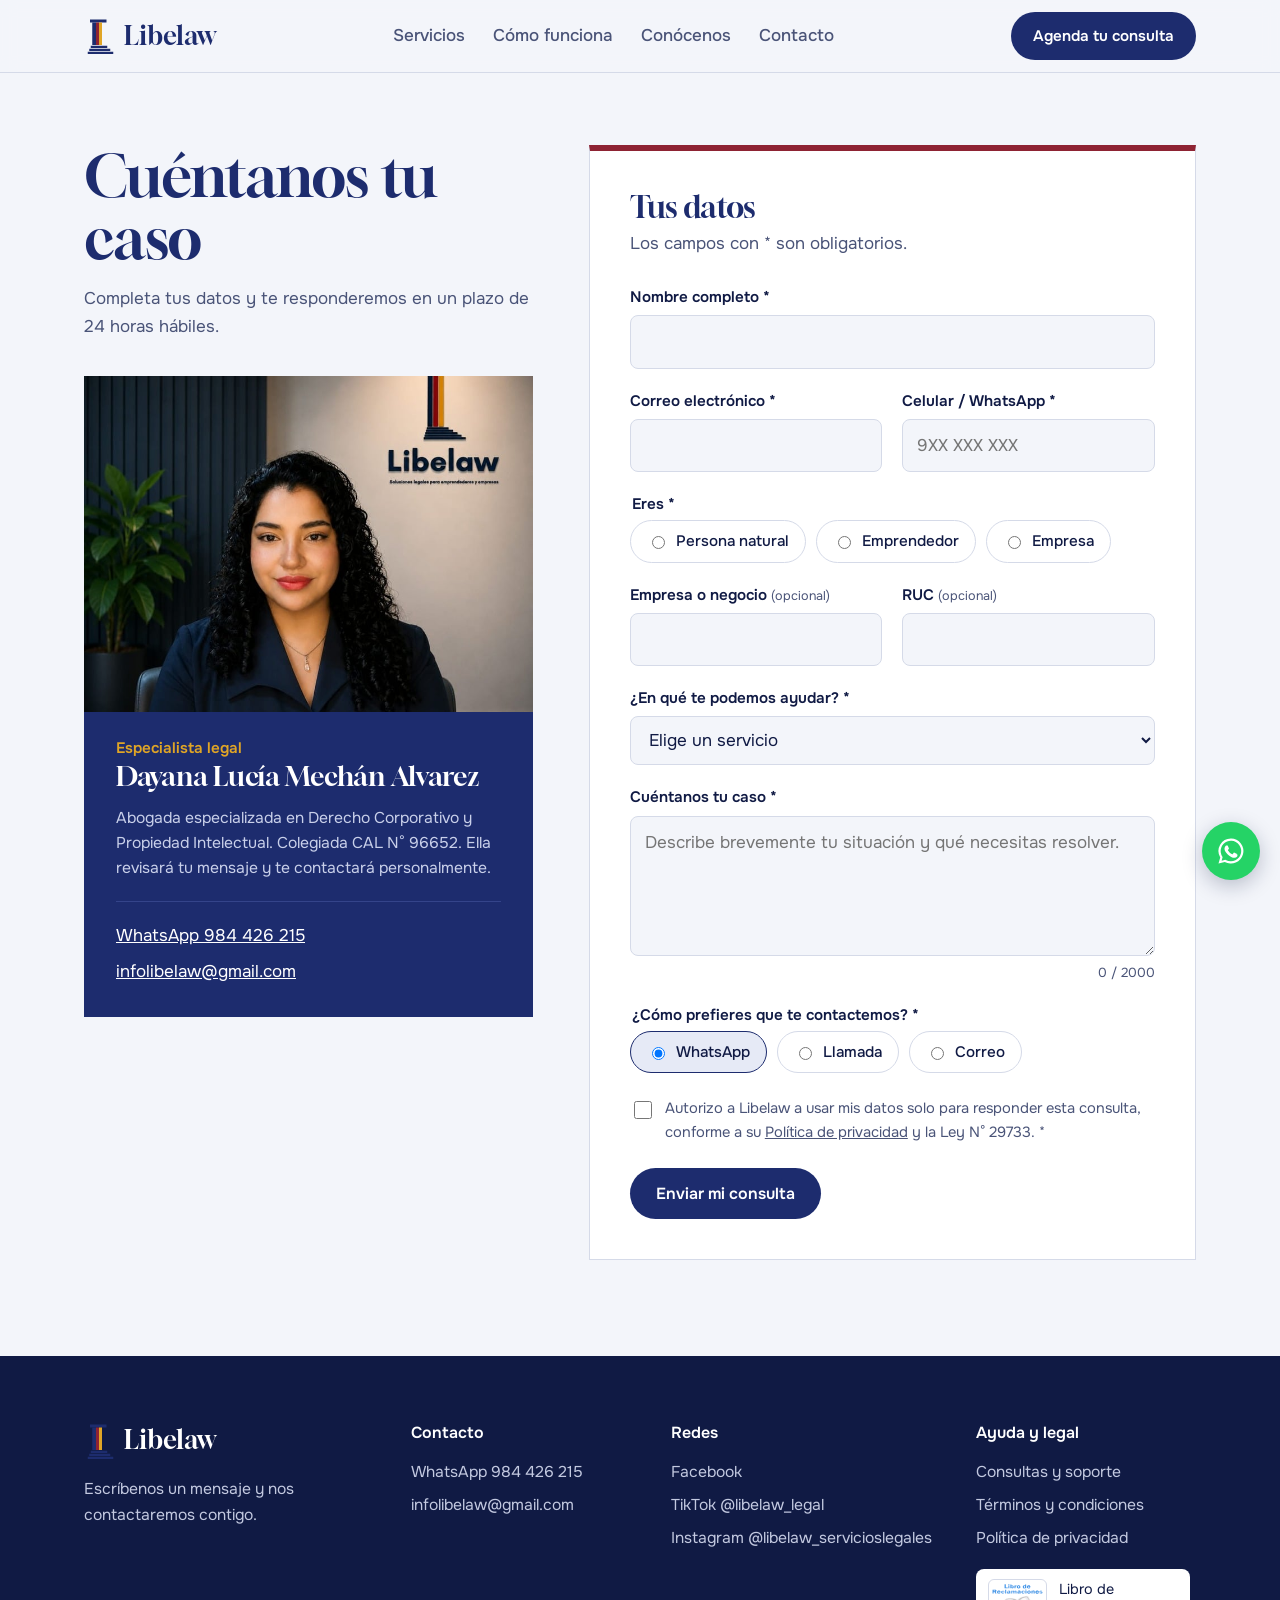
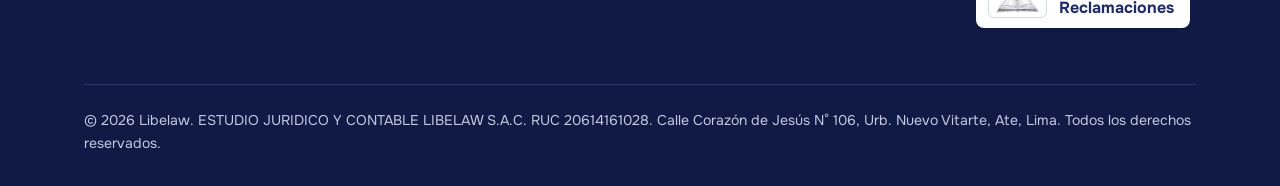
==== commit 87967b95: "Imagen oficial del Libro de Reclamaciones, foto de Dayana y domicilio fiscal - Reemplaza el icono pr" ====
--- a/contacto.html
+++ b/contacto.html
@@ -56,13 +56,10 @@
       <p>Completa tus datos y te responderemos en un plazo de 24 horas hábiles. <!-- POR VALIDAR: plazo de respuesta --></p>
 
       <aside class="specialist" aria-label="Especialista que atenderá tu consulta">
+        <img class="specialist-photo" src="dayana.jpg" alt="Dayana Lucía Mechán Alvarez, especialista legal de Libelaw" width="800" height="800">
         <div class="specialist-head">
-          <!-- Reemplazar por la foto: <img src="dayana.jpg" alt="Dayana Mechán"> -->
-          <div class="avatar" aria-hidden="true">DM</div>
-          <div>
-            <p class="role">Especialista legal</p>
-            <h2>Dayana Mechán Alvarez</h2>
-          </div>
+          <p class="role">Especialista legal</p>
+          <h2>Dayana Lucía Mechán Alvarez</h2>
         </div>
         <!-- POR VALIDAR: credenciales -->
         <p>Abogada especializada en Derecho Corporativo y Propiedad Intelectual. Colegiada CAL N° 96652. Ella revisará tu mensaje y te contactará personalmente.</p>
@@ -187,11 +184,11 @@
         <li><a href="privacidad.html">Política de privacidad</a></li>
       </ul>
       <a class="lr" href="libro-reclamaciones.html">
-        <svg class="book-icon" width="36" height="36" viewBox="0 0 24 24" fill="none" stroke="currentColor" stroke-width="1.5" stroke-linecap="round" stroke-linejoin="round" aria-hidden="true"><path d="M12 6.5C10 5 7 4.5 3 5v13c4-.5 7 0 9 1.5 2-1.5 5-2 9-1.5V5c-4-.5-7 0-9 1.5z"/><path d="M12 6.5v13M5.5 8.5h3.5M5.5 11.5h3.5M5.5 14.5h3.5M15 8.5h3.5M15 11.5h3.5M15 14.5h3.5"/></svg>
+        <img src="libro-reclamaciones.svg" alt="" width="59" height="39">
         <span>Libro de<br><b>Reclamaciones</b></span>
       </a>
     </div>
-    <p class="legal">© 2026 Libelaw. ESTUDIO JURIDICO Y CONTABLE LIBELAW S.A.C. RUC 20614161028. Todos los derechos reservados.</p>
+    <p class="legal">© 2026 Libelaw. ESTUDIO JURIDICO Y CONTABLE LIBELAW S.A.C. RUC 20614161028. Calle Corazón de Jesús N° 106, Urb. Nuevo Vitarte, Ate, Lima. Todos los derechos reservados.</p>
   </div>
 </footer>
 
--- a/styles.css
+++ b/styles.css
@@ -191,14 +191,12 @@
 
 /* Página de contacto */
 .contact{padding:72px 0 96px}
-.contact .wrap{display:grid;grid-template-columns:.85fr 1.15fr;gap:56px;align-items:start}
-.contact-intro{position:sticky;top:96px}
+.contact .wrap{display:grid;grid-template-columns:minmax(0,.85fr) minmax(0,1.15fr);gap:56px;align-items:start}
 .contact-intro h1{font-size:clamp(2.4rem,5vw,3.6rem);color:var(--navy);margin-bottom:16px}
 .contact-intro>p{color:var(--muted);max-width:42ch;margin-bottom:36px}
 .specialist{background:var(--navy);color:var(--white);padding:32px}
-.specialist-head{display:flex;align-items:center;gap:18px;margin-bottom:20px}
-.avatar{width:84px;height:84px;border-radius:50%;flex:none;display:grid;place-items:center;font-family:var(--serif);font-size:2rem;color:var(--ink);background:linear-gradient(90deg,var(--mostaza) 0 33%,#F3D27E 33% 66%,var(--mostaza) 66%);overflow:hidden}
-.avatar img{width:100%;height:100%;object-fit:cover}
+.specialist-head{margin-bottom:16px}
+.specialist-photo{display:block;width:calc(100% + 64px);max-width:none;height:auto;aspect-ratio:4/3;object-fit:cover;object-position:50% 62%;margin:-32px -32px 24px}
 .specialist .role{color:var(--mostaza);font-weight:600;font-size:.95rem}
 .specialist h2{color:var(--white);font-size:1.7rem}
 .specialist p{color:#C9D0EA;font-size:.98rem}
@@ -229,7 +227,6 @@
   .contact .wrap{grid-template-columns:1fr}
   .fields{grid-template-columns:1fr}
   .form{padding:28px 20px}
-  .contact-intro{position:static}
   .form .btn{width:100%;justify-content:center}
 }
 
@@ -266,10 +263,10 @@
 /* Libro de Reclamaciones */
 .lr{display:inline-flex;align-items:center;gap:12px;margin-top:18px;padding:10px 16px 10px 12px;background:var(--white);color:var(--ink);border-radius:8px;font-size:.9rem;line-height:1.2;text-decoration:none}
 .lr:hover{outline:2px solid var(--mostaza);text-decoration:none!important}
-.lr svg{flex:none;color:var(--granate)}
+.lr img{flex:none;border:1px solid var(--line);border-radius:6px}
 .lr b{font-size:1rem;color:var(--navy)}
 .lr-title{display:flex;align-items:center;gap:14px;font-size:clamp(2rem,4vw,2.8rem);color:var(--navy);margin-bottom:6px}
-.lr-title svg{flex:none;color:var(--granate)}
+.lr-title img{flex:none;border:1px solid var(--line);border-radius:8px}
 .form h3{font-size:1.25rem;color:var(--navy);margin:32px 0 16px;padding-top:24px;border-top:1px solid var(--line)}
 .form h3:first-of-type{border-top:0;padding-top:0;margin-top:8px}
 .form .datos{margin:0 0 8px;background:var(--paper)}
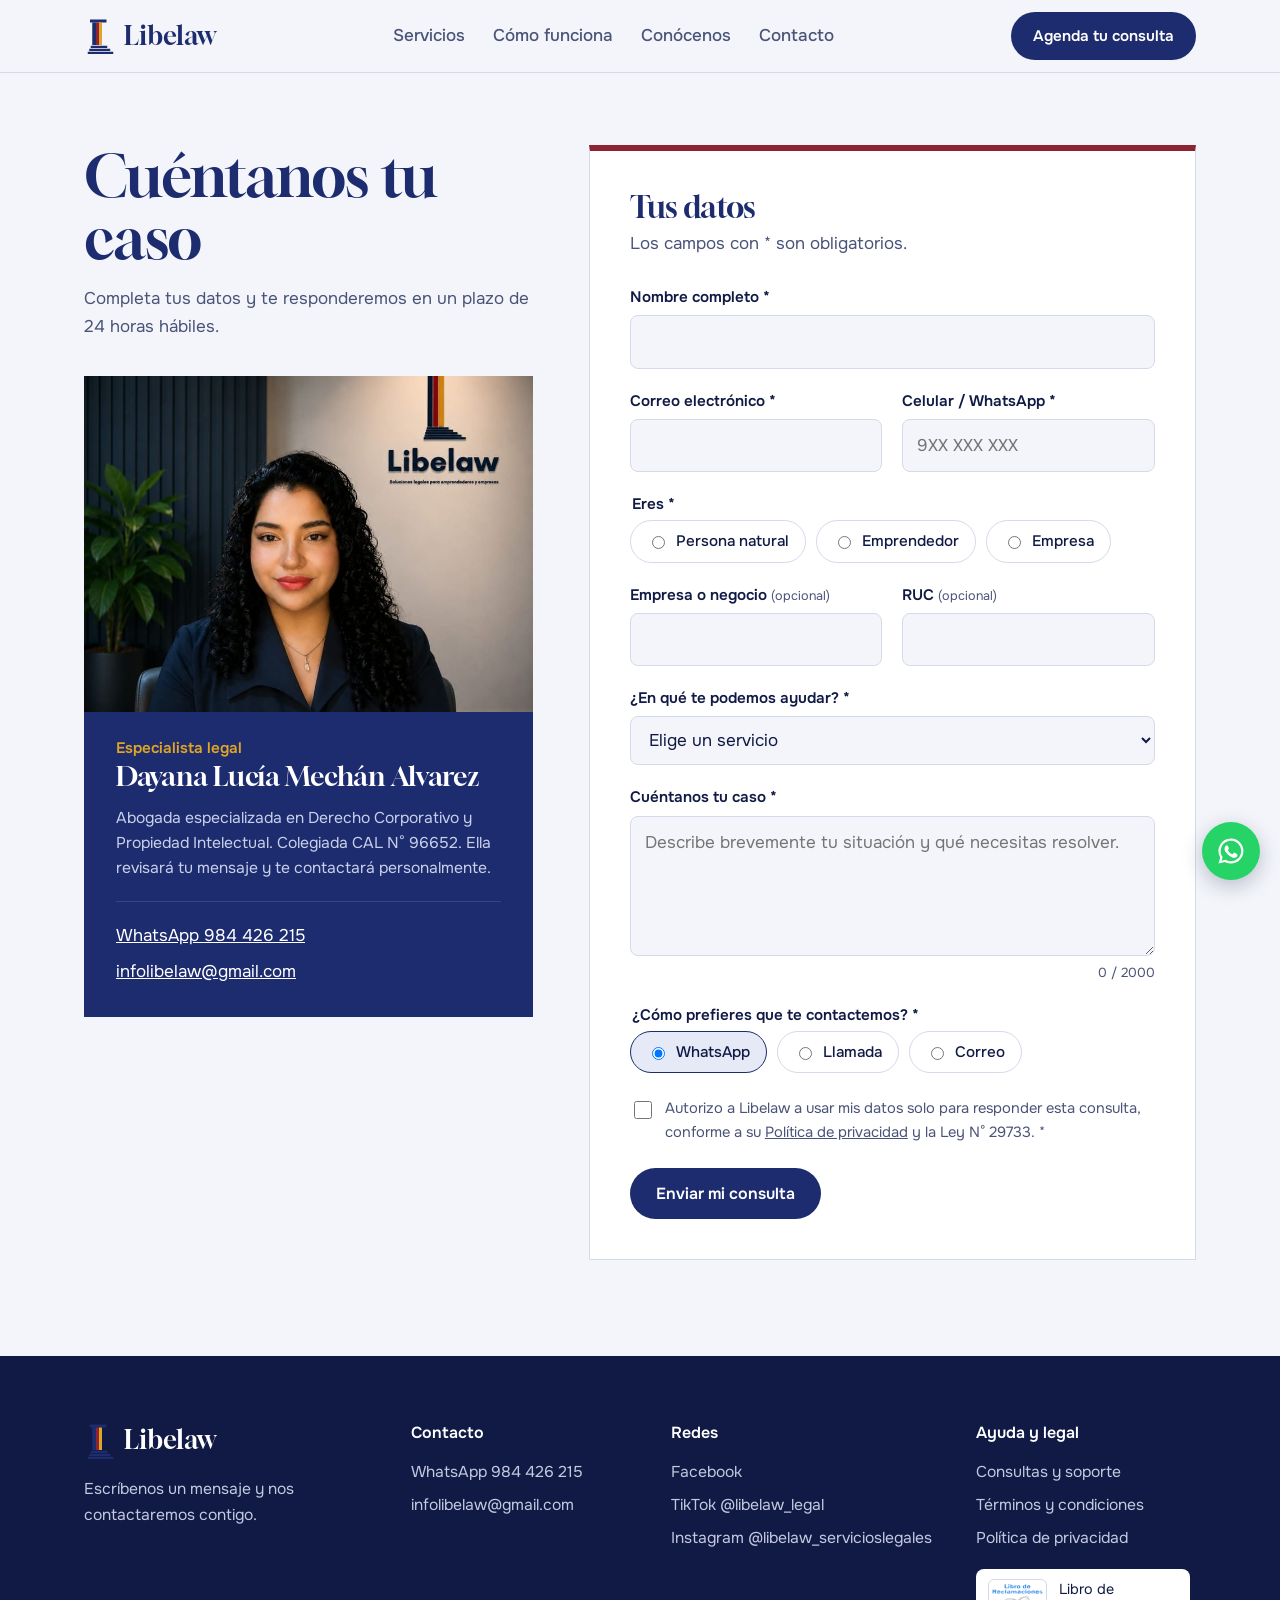
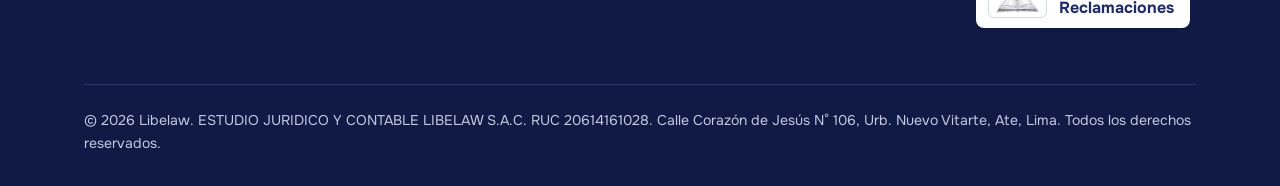
==== commit 6995e927: "Optimizar versión móvil - Menú: panel azul a pantalla completa, icono cambia a cerrar,   cabecera só" ====
--- a/contacto.html
+++ b/contacto.html
@@ -44,7 +44,7 @@
       </ul>
     </nav>
     <a class="btn btn-primary" data-booking href="index.html#agenda">Agenda<span class="sm-hide">tu consulta</span></a>
-    <button class="menu-btn" type="button" aria-expanded="false" aria-controls="menu" aria-label="Abrir menú"><svg width="26" height="26" viewBox="0 0 24 24" fill="none" stroke="currentColor" stroke-width="2" stroke-linecap="round" aria-hidden="true"><path d="M4 7h16M4 12h16M4 17h16"/></svg></button>
+    <button class="menu-btn" type="button" aria-expanded="false" aria-controls="menu" aria-label="Abrir menú"><svg class="i-open" width="26" height="26" viewBox="0 0 24 24" fill="none" stroke="currentColor" stroke-width="2" stroke-linecap="round" aria-hidden="true"><path d="M4 7h16M4 12h16M4 17h16"/></svg><svg class="i-close" width="26" height="26" viewBox="0 0 24 24" fill="none" stroke="currentColor" stroke-width="2" stroke-linecap="round" aria-hidden="true"><path d="M6 6l12 12M18 6L6 18"/></svg></button>
   </div>
 </header>
 
@@ -158,7 +158,7 @@
   <div class="wrap">
     <div>
       <a class="brand" href="index.html"><svg width="30" height="36" aria-hidden="true"><use href="#logo"/></svg>Libelaw</a>
-      <p><a href="contacto.html">Escríbenos un mensaje</a> y nos contactaremos contigo.</p>
+      <p class="m-hide"><a href="contacto.html">Escríbenos un mensaje</a> y nos contactaremos contigo.</p>
     </div>
     <div>
       <h4>Contacto</h4>
@@ -172,8 +172,8 @@
       <ul>
         <!-- POR VALIDAR: URL exacta de Facebook -->
         <li><a href="https://www.facebook.com/libelaw" target="_blank" rel="noopener">Facebook</a></li>
-        <li><a href="https://www.tiktok.com/@libelaw_legal" target="_blank" rel="noopener">TikTok @libelaw_legal</a></li>
-        <li><a href="https://www.instagram.com/libelaw_servicioslegales" target="_blank" rel="noopener">Instagram @libelaw_servicioslegales</a></li>
+        <li><a href="https://www.tiktok.com/@libelaw_legal" target="_blank" rel="noopener">TikTok<span class="sm-hide"> @libelaw_legal</span></a></li>
+        <li><a href="https://www.instagram.com/libelaw_servicioslegales" target="_blank" rel="noopener">Instagram<span class="sm-hide"> @libelaw_servicioslegales</span></a></li>
       </ul>
     </div>
     <div>
--- a/styles.css
+++ b/styles.css
@@ -112,7 +112,8 @@
 .why li span{color:#C3C9E0}
 
 /* Fundadora */
-.founder .wrap{display:grid;grid-template-columns:.8fr 1.2fr;gap:64px;align-items:start}
+.founder .wrap{display:grid;grid-template-columns:minmax(0,.8fr) minmax(0,1.2fr);gap:64px;align-items:start}
+.founder-photo{display:block;width:100%;height:auto;aspect-ratio:4/5;object-fit:cover;object-position:50% 60%;margin-bottom:32px;border-bottom:8px solid;border-image:linear-gradient(90deg,var(--navy) 0 33.3%,var(--granate) 33.3% 66.6%,var(--mostaza) 66.6%) 1}
 .founder blockquote{margin:0;font-family:var(--serif);font-size:clamp(1.7rem,3vw,2.5rem);line-height:1.2;color:var(--navy)}
 .founder cite{display:block;margin-top:16px;font:500 1rem var(--sans);color:var(--muted);font-style:normal}
 .founder h2{font-size:clamp(1.8rem,3vw,2.4rem);margin-bottom:6px}
@@ -278,7 +279,7 @@
 [hidden]{display:none!important}
 
 @media (max-width:900px){
-  .doc .wrap{grid-template-columns:1fr;gap:32px}
+  .doc .wrap{grid-template-columns:minmax(0,1fr);gap:32px}
   .doc-nav{position:static}
   .channels{grid-template-columns:1fr}
 }
@@ -319,3 +320,117 @@
 .faq-more a{color:var(--navy);font-weight:600}
 @media (max-width:900px){.faq .wrap>div:first-child{position:static}}
 @media (prefers-reduced-motion:reduce){.faq summary::after,.doc summary::after{transition:none}}
+
+/* ===== Versión móvil ===== */
+/* Cabecera sólida: backdrop-filter rompe el menú desplegable en iPhone */
+.nav{background:var(--paper);-webkit-backdrop-filter:none;backdrop-filter:none}
+.menu-btn{touch-action:manipulation;-webkit-tap-highlight-color:transparent;line-height:0;min-width:44px;min-height:44px}
+.menu-btn .i-close,.menu-btn[aria-expanded="true"] .i-open{display:none}
+.menu-btn[aria-expanded="true"] .i-close{display:block}
+body:has(.nav.open) .wa{display:none}
+section[id]{scroll-margin-top:72px}
+.swipe-hint{display:none}
+
+/* Separación clara entre secciones: fondos alternos y franja de marca sobre cada título */
+.problem,.steps,.faq{background:var(--white)}
+.services{background:var(--paper)}
+.svc{background:var(--white)}
+section h2::before{content:"";display:block;width:48px;height:5px;margin-bottom:18px;background:linear-gradient(90deg,var(--navy) 0 33.3%,var(--granate) 33.3% 66.6%,var(--mostaza) 66.6%)}
+.book h2::before,.why h2::before{background:linear-gradient(90deg,#fff 0 33.3%,#D9566A 33.3% 66.6%,var(--mostaza) 66.6%)}
+
+@media (max-width:900px){
+  .nav.open ul{position:fixed;top:72px;left:0;right:0;bottom:0;display:flex;flex-direction:column;background:var(--navy);padding:8px 24px 32px;overflow-y:auto;box-shadow:0 16px 32px rgba(16,26,68,.3);border:0}
+  .nav.open ul a{display:block;color:var(--white);font-family:var(--serif);font-size:1.5rem;padding:18px 0;border-bottom:1px solid #34448A}
+  .nav.open ul a:hover{color:var(--mostaza)}
+}
+
+@media (max-width:700px){
+  body{font-size:1rem}
+  section{padding:52px 0}
+  h2{font-size:1.85rem}
+  section h2::before{margin-bottom:14px}
+  .m-hide{display:none}
+
+  .hero{padding-top:36px}
+  .hero-kicker{margin-bottom:12px;font-size:.95rem}
+  .hero h1{font-size:2.6rem}
+  .hero-lead{font-size:1.05rem;margin:18px 0 24px}
+  .hero-ctas{gap:10px;padding-bottom:44px}
+  .pillars{padding:16px 0}
+  .pillars ul{gap:10px}
+  .pillars li{font-size:1.15rem}
+  .pillars li::before{height:20px;width:8px}
+
+  .problem .wrap,.faq .wrap,.founder .wrap,.book .wrap{gap:18px}
+  .problem .body{font-size:1rem}
+  .problem .body p+p{margin-top:12px}
+
+  /* Servicios: se deslizan con el dedo, sin movimiento automático */
+  .section-head{margin-bottom:8px}
+  .swipe-hint{display:block;color:var(--muted);font-size:.9rem;margin-bottom:14px}
+  .marquee{overflow-x:auto;scroll-snap-type:x mandatory;-webkit-mask-image:none;mask-image:none;scrollbar-width:none;padding:2px 0 6px}
+  .marquee::-webkit-scrollbar{display:none}
+  .marquee-track{animation:none!important;padding:0 16px;gap:12px}
+  .marquee-track>[aria-hidden]{display:none}
+  .marquee+.marquee{margin-top:12px}
+  .svc{flex-basis:78vw;min-height:0;padding:20px;gap:6px;scroll-snap-align:center}
+  .svc-icon{width:42px;height:42px;margin-bottom:4px}
+  .svc-icon svg{width:22px;height:22px}
+  .svc h3{font-size:1.3rem}
+  .svc a{padding-top:8px}
+  .services-cta{margin-top:24px;gap:10px;font-size:.95rem}
+
+  /* Pasos: compactos, número a la izquierda */
+  .steps h2{margin-bottom:10px}
+  .steps .intro{margin-bottom:20px}
+  .stairs li{display:grid;grid-template-columns:auto 1fr;column-gap:16px;align-items:start;padding:18px 20px}
+  .stairs li::before{grid-row:span 2;font-size:2.4rem}
+  .stairs h3{margin:2px 0 4px;font-size:1.25rem}
+
+  .why h2{margin-bottom:24px}
+  .why ul{gap:18px}
+  .why li{padding-left:16px}
+  .why li b{font-size:1.2rem;margin-bottom:4px}
+
+  .founder-photo{aspect-ratio:1/1;margin-bottom:18px}
+  .founder blockquote{font-size:1.4rem}
+  .founder cite{margin-top:10px;font-size:.9rem}
+  .founder .role{margin-bottom:14px}
+
+  .book h2{margin-bottom:12px}
+  .book-card{padding:22px}
+  .book-card .amount{font-size:2.6rem}
+  .book-card ul{margin:14px 0 20px}
+
+  .faq summary{font-size:1rem}
+  .faq details{padding:15px 0}
+  .faq-more{font-size:.92rem;margin-top:10px}
+
+  /* Pie compacto: dos columnas y textos cortos */
+  footer{padding:32px 0 92px;font-size:.9rem}
+  footer .wrap{grid-template-columns:1fr 1fr;gap:22px 16px}
+  footer .wrap>div:first-child,footer .wrap>div:nth-child(4){grid-column:1/-1}
+  footer .brand{margin-bottom:0;font-size:1.4rem}
+  footer h4{margin-bottom:8px;font-size:.92rem}
+  footer li+li{margin-top:6px}
+  footer .wrap>div:nth-child(4) ul{display:flex;flex-wrap:wrap;gap:6px 18px}
+  footer .wrap>div:nth-child(4) li+li{margin-top:0}
+  .lr{margin-top:14px;padding:8px 12px 8px 8px}
+  .lr img{width:48px;height:auto}
+  .legal{margin-top:0;padding-top:16px;font-size:.78rem;line-height:1.5}
+  .wa{width:52px;height:52px;right:14px;bottom:14px}
+
+  /* Páginas interiores */
+  .contact,.doc{padding:36px 0 56px}
+  .doc-nav{display:none}
+  .doc .updated{margin-bottom:24px}
+  .doc article h2{margin:36px 0 10px;font-size:1.4rem}
+  .datos{grid-template-columns:1fr;gap:2px;padding:16px}
+  .datos dd{margin-bottom:8px}
+  .contact-intro>p{margin-bottom:20px}
+  .specialist{padding:24px}
+  .specialist-photo{width:calc(100% + 48px);margin:-24px -24px 18px;aspect-ratio:1/1;object-position:50% 50%}
+  .lr-title{font-size:1.7rem;gap:10px}
+  .lr-title img{width:60px;height:auto}
+  .form .no-print .btn{width:100%;justify-content:center}
+}
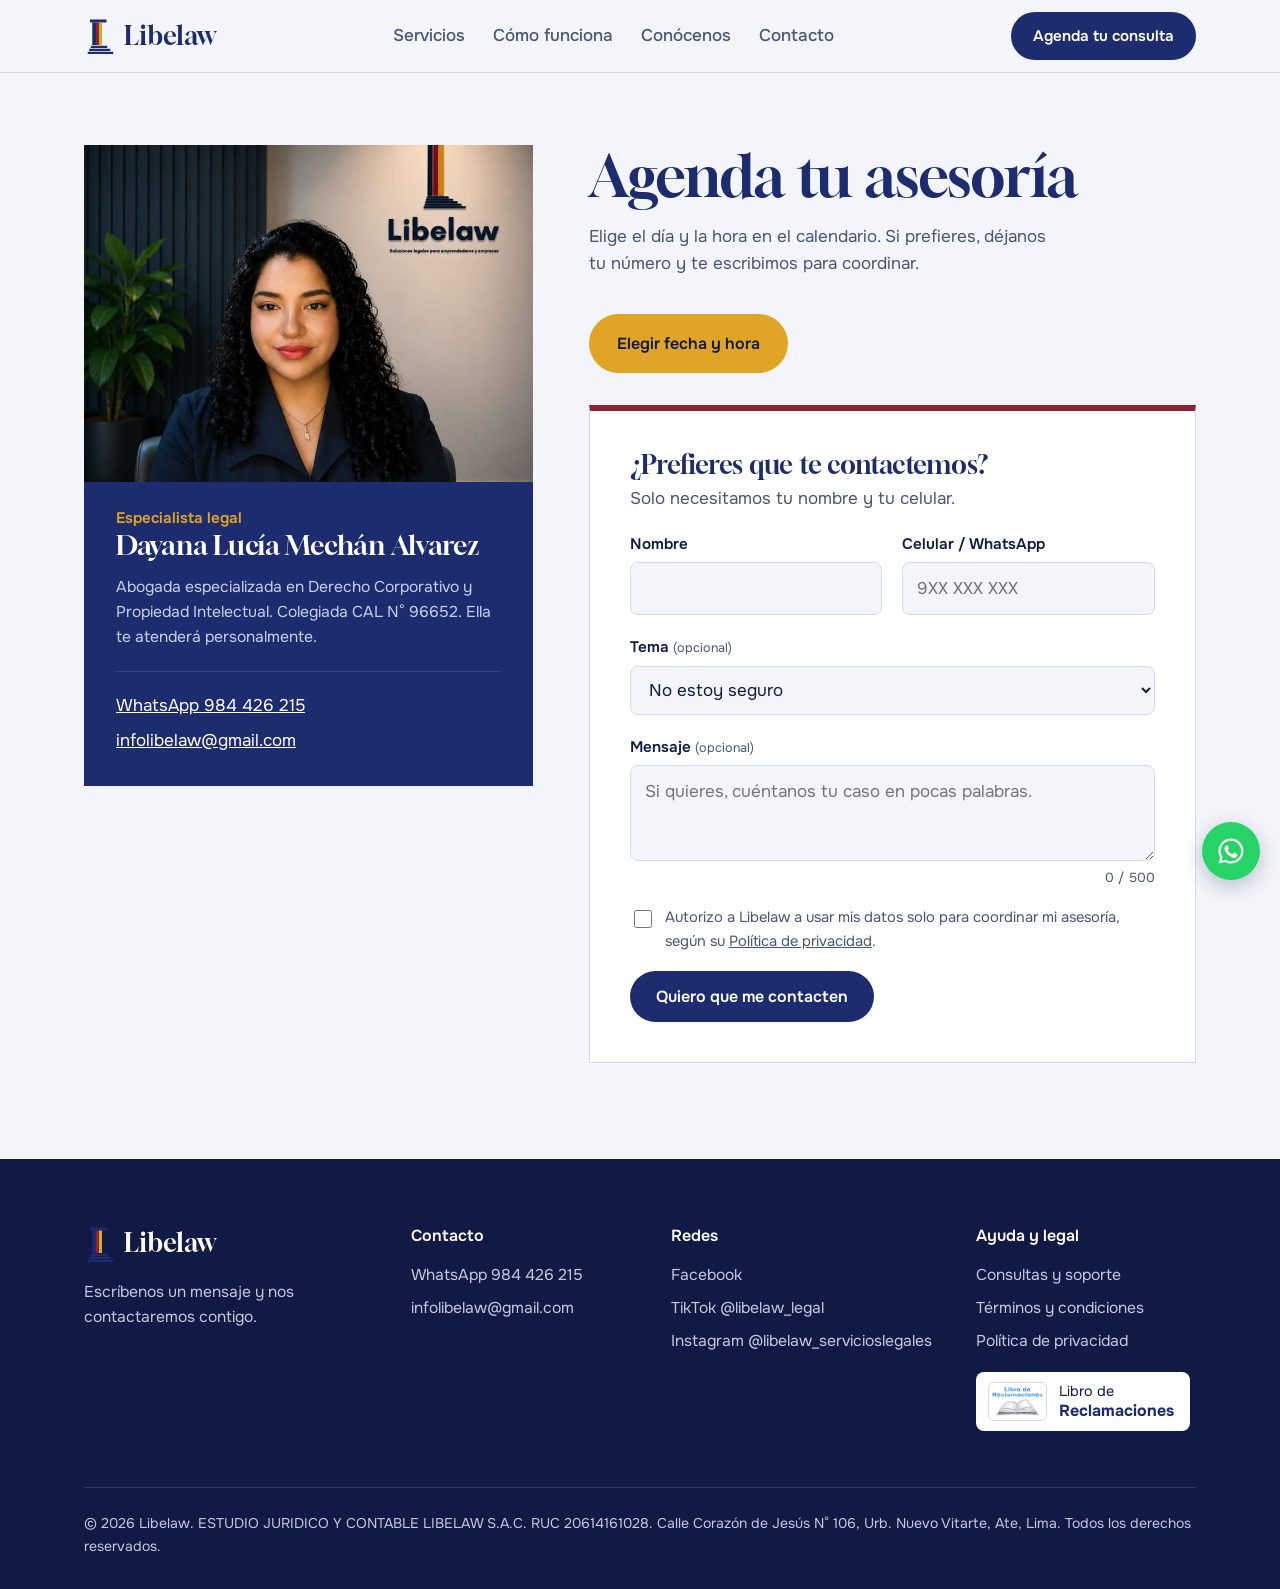
==== commit 4ba1c300: "Simplificar contacto para agendar con mínima fricción El calendario pasa a ser la acción principal. " ====
--- a/contacto.html
+++ b/contacto.html
@@ -51,105 +51,72 @@
 <main class="contact">
   <div class="wrap">
 
+    <aside class="specialist" aria-label="Especialista que atenderá tu consulta">
+      <img class="specialist-photo" src="dayana.jpg" alt="Dayana Lucía Mechán Alvarez, especialista legal de Libelaw" width="800" height="800">
+      <div class="specialist-head">
+        <p class="role">Especialista legal</p>
+        <h2>Dayana Lucía Mechán Alvarez</h2>
+      </div>
+      <!-- POR VALIDAR: credenciales -->
+      <p>Abogada especializada en Derecho Corporativo y Propiedad Intelectual. Colegiada CAL N° 96652. Ella te atenderá personalmente.</p>
+      <ul>
+        <li><a href="https://wa.me/51984426215?text=Hola%20Dayana%2C%20quiero%20agendar%20una%20asesor%C3%ADa" target="_blank" rel="noopener">WhatsApp 984 426 215</a></li>
+        <li><a href="mailto:infolibelaw@gmail.com">infolibelaw@gmail.com</a></li>
+      </ul>
+    </aside>
+
     <div class="contact-intro">
-      <h1>Cuéntanos tu caso</h1>
-      <p>Completa tus datos y te responderemos en un plazo de 24 horas hábiles. <!-- POR VALIDAR: plazo de respuesta --></p>
+      <h1>Agenda tu asesoría</h1>
+      <p>Elige el día y la hora en el calendario. Si prefieres, déjanos tu número y te escribimos para coordinar.</p>
+      <a class="btn btn-gold booking-cta" data-booking href="index.html#agenda">Elegir fecha y hora</a>
 
-      <aside class="specialist" aria-label="Especialista que atenderá tu consulta">
-        <img class="specialist-photo" src="dayana.jpg" alt="Dayana Lucía Mechán Alvarez, especialista legal de Libelaw" width="800" height="800">
-        <div class="specialist-head">
-          <p class="role">Especialista legal</p>
-          <h2>Dayana Lucía Mechán Alvarez</h2>
-        </div>
-        <!-- POR VALIDAR: credenciales -->
-        <p>Abogada especializada en Derecho Corporativo y Propiedad Intelectual. Colegiada CAL N° 96652. Ella revisará tu mensaje y te contactará personalmente.</p>
-        <ul>
-          <li><a href="https://wa.me/51984426215?text=Hola%20Dayana%2C%20quiero%20hacer%20una%20consulta" target="_blank" rel="noopener">WhatsApp 984 426 215</a></li>
-          <li><a href="mailto:infolibelaw@gmail.com">infolibelaw@gmail.com</a></li>
-        </ul>
-      </aside>
-    </div>
+      <form class="form" action="https://formsubmit.co/infolibelaw@gmail.com" method="POST" data-ajax data-success="Listo. Te escribiremos por WhatsApp para coordinar tu cita.">
+        <h2>¿Prefieres que te contactemos?</h2>
+        <p>Solo necesitamos tu nombre y tu celular.</p>
 
-    <form class="form" action="https://formsubmit.co/infolibelaw@gmail.com" method="POST" data-ajax data-success="Gracias por escribirnos. Dayana revisará tu caso y te contactará por el medio que elegiste.">
-      <h2>Tus datos</h2>
-      <p>Los campos con * son obligatorios.</p>
+        <input type="hidden" name="_subject" value="Solicitud de cita desde la web de Libelaw">
+        <input type="hidden" name="_template" value="table">
+        <input class="hp" type="text" name="_honey" tabindex="-1" autocomplete="off" aria-hidden="true">
 
-      <input type="hidden" name="_subject" value="Nueva consulta desde la web de Libelaw">
-      <input type="hidden" name="_template" value="table">
-      <input class="hp" type="text" name="_honey" tabindex="-1" autocomplete="off" aria-hidden="true">
-
-      <div class="fields">
-        <div class="field full">
-          <label for="nombre">Nombre completo *</label>
-          <input id="nombre" name="Nombre" type="text" autocomplete="name" required maxlength="100">
-        </div>
-        <div class="field">
-          <label for="correo">Correo electrónico *</label>
-          <input id="correo" name="email" type="email" autocomplete="email" required maxlength="120">
-        </div>
-        <div class="field">
-          <label for="celular">Celular / WhatsApp *</label>
-          <input id="celular" name="Celular" type="tel" autocomplete="tel" inputmode="tel" required pattern="(\+?51)?\s?9\d{2}\s?\d{3}\s?\d{3}" placeholder="9XX XXX XXX" title="Número de celular peruano de 9 dígitos que empieza con 9">
+        <div class="fields">
+          <div class="field">
+            <label for="nombre">Nombre</label>
+            <input id="nombre" name="Nombre" type="text" autocomplete="name" required maxlength="100">
+          </div>
+          <div class="field">
+            <label for="celular">Celular / WhatsApp</label>
+            <input id="celular" name="Celular" type="tel" autocomplete="tel" inputmode="tel" required pattern="(\+?51)?\s?9\d{2}\s?\d{3}\s?\d{3}" placeholder="9XX XXX XXX" title="Número de celular peruano de 9 dígitos que empieza con 9">
+          </div>
+          <div class="field full">
+            <label for="servicio">Tema <small>(opcional)</small></label>
+            <select id="servicio" name="Servicio">
+              <option>No estoy seguro</option>
+              <option>Constitución de empresas</option>
+              <option>Contratos comerciales</option>
+              <option>Propiedad intelectual</option>
+              <option>Datos personales</option>
+              <option>Protección al consumidor</option>
+              <option>Asesoría y procesos laborales</option>
+              <option>Contrataciones con el Estado</option>
+              <option>Procesos civiles</option>
+              <option>Procesos penales</option>
+              <option>Derecho migratorio</option>
+            </select>
+          </div>
+          <div class="field full">
+            <label for="mensaje">Mensaje <small>(opcional)</small></label>
+            <textarea id="mensaje" name="Mensaje" maxlength="500" placeholder="Si quieres, cuéntanos tu caso en pocas palabras."></textarea>
+          </div>
         </div>
 
-        <fieldset class="field full">
-          <legend>Eres *</legend>
-          <div class="choices">
-            <label><input type="radio" name="Tipo de cliente" value="Persona natural" required> Persona natural</label>
-            <label><input type="radio" name="Tipo de cliente" value="Emprendedor"> Emprendedor</label>
-            <label><input type="radio" name="Tipo de cliente" value="Empresa"> Empresa</label>
-          </div>
-        </fieldset>
+        <label class="consent">
+          <input type="checkbox" name="Autoriza tratamiento de datos" value="Sí" required>
+          <span>Autorizo a Libelaw a usar mis datos solo para coordinar mi asesoría, según su <a href="privacidad.html" target="_blank">Política de privacidad</a>.</span>
+        </label>
 
-        <div class="field">
-          <label for="empresa">Empresa o negocio <small>(opcional)</small></label>
-          <input id="empresa" name="Empresa" type="text" autocomplete="organization" maxlength="120">
-        </div>
-        <div class="field">
-          <label for="ruc">RUC <small>(opcional)</small></label>
-          <input id="ruc" name="RUC" type="text" inputmode="numeric" pattern="(10|15|17|20)\d{9}" maxlength="11" title="RUC de 11 dígitos">
-        </div>
-
-        <div class="field full">
-          <label for="servicio">¿En qué te podemos ayudar? *</label>
-          <select id="servicio" name="Servicio" required>
-            <option value="">Elige un servicio</option>
-            <option>Constitución de empresas</option>
-            <option>Contratos comerciales</option>
-            <option>Propiedad intelectual</option>
-            <option>Datos personales</option>
-            <option>Protección al consumidor</option>
-            <option>Asesoría y procesos laborales</option>
-            <option>Contrataciones con el Estado</option>
-            <option>Procesos civiles</option>
-            <option>Procesos penales</option>
-            <option>Derecho migratorio</option>
-            <option>No estoy seguro</option>
-          </select>
-        </div>
-
-        <div class="field full">
-          <label for="mensaje">Cuéntanos tu caso *</label>
-          <textarea id="mensaje" name="Mensaje" required minlength="20" maxlength="2000" placeholder="Describe brevemente tu situación y qué necesitas resolver."></textarea>
-        </div>
-
-        <fieldset class="field full">
-          <legend>¿Cómo prefieres que te contactemos? *</legend>
-          <div class="choices">
-            <label><input type="radio" name="Contacto preferido" value="WhatsApp" required checked> WhatsApp</label>
-            <label><input type="radio" name="Contacto preferido" value="Llamada"> Llamada</label>
-            <label><input type="radio" name="Contacto preferido" value="Correo"> Correo</label>
-          </div>
-        </fieldset>
-      </div>
-
-      <label class="consent">
-        <input type="checkbox" name="Autoriza tratamiento de datos" value="Sí" required>
-        <span>Autorizo a Libelaw a usar mis datos solo para responder esta consulta, conforme a su <a href="privacidad.html" target="_blank">Política de privacidad</a> y la Ley N° 29733. *</span>
-      </label>
-
-      <button class="btn btn-primary" type="submit">Enviar mi consulta</button>
-    </form>
+        <button class="btn btn-primary" type="submit">Quiero que me contacten</button>
+      </form>
+    </div>
 
   </div>
 </main>
--- a/styles.css
+++ b/styles.css
@@ -434,3 +434,24 @@
   .lr-title img{width:60px;height:auto}
   .form .no-print .btn{width:100%;justify-content:center}
 }
+
+/* Contacto: agenda primero, formulario mínimo */
+.booking-cta{margin-bottom:32px}
+.contact .form h2{font-size:1.6rem}
+.contact .form>p{margin-bottom:20px}
+.contact .field textarea{min-height:96px}
+.contact .form .consent{margin:18px 0}
+@media (max-width:900px){
+  .contact .wrap{gap:24px}
+}
+@media (max-width:700px){
+  .contact-intro h1{font-size:2.2rem;margin-bottom:10px}
+  .booking-cta{width:100%;justify-content:center;margin-bottom:24px}
+  /* Especialista compacta: foto redonda y nombre */
+  .specialist{display:grid;grid-template-columns:64px 1fr;gap:14px;align-items:center;padding:14px 16px}
+  .specialist-photo{width:64px;height:64px;margin:0;border-radius:50%;aspect-ratio:1/1;object-position:50% 45%}
+  .specialist-head{margin:0}
+  .specialist h2{font-size:1.2rem}
+  .specialist>p,.specialist ul{display:none}
+  .contact .form{padding:22px 18px}
+}
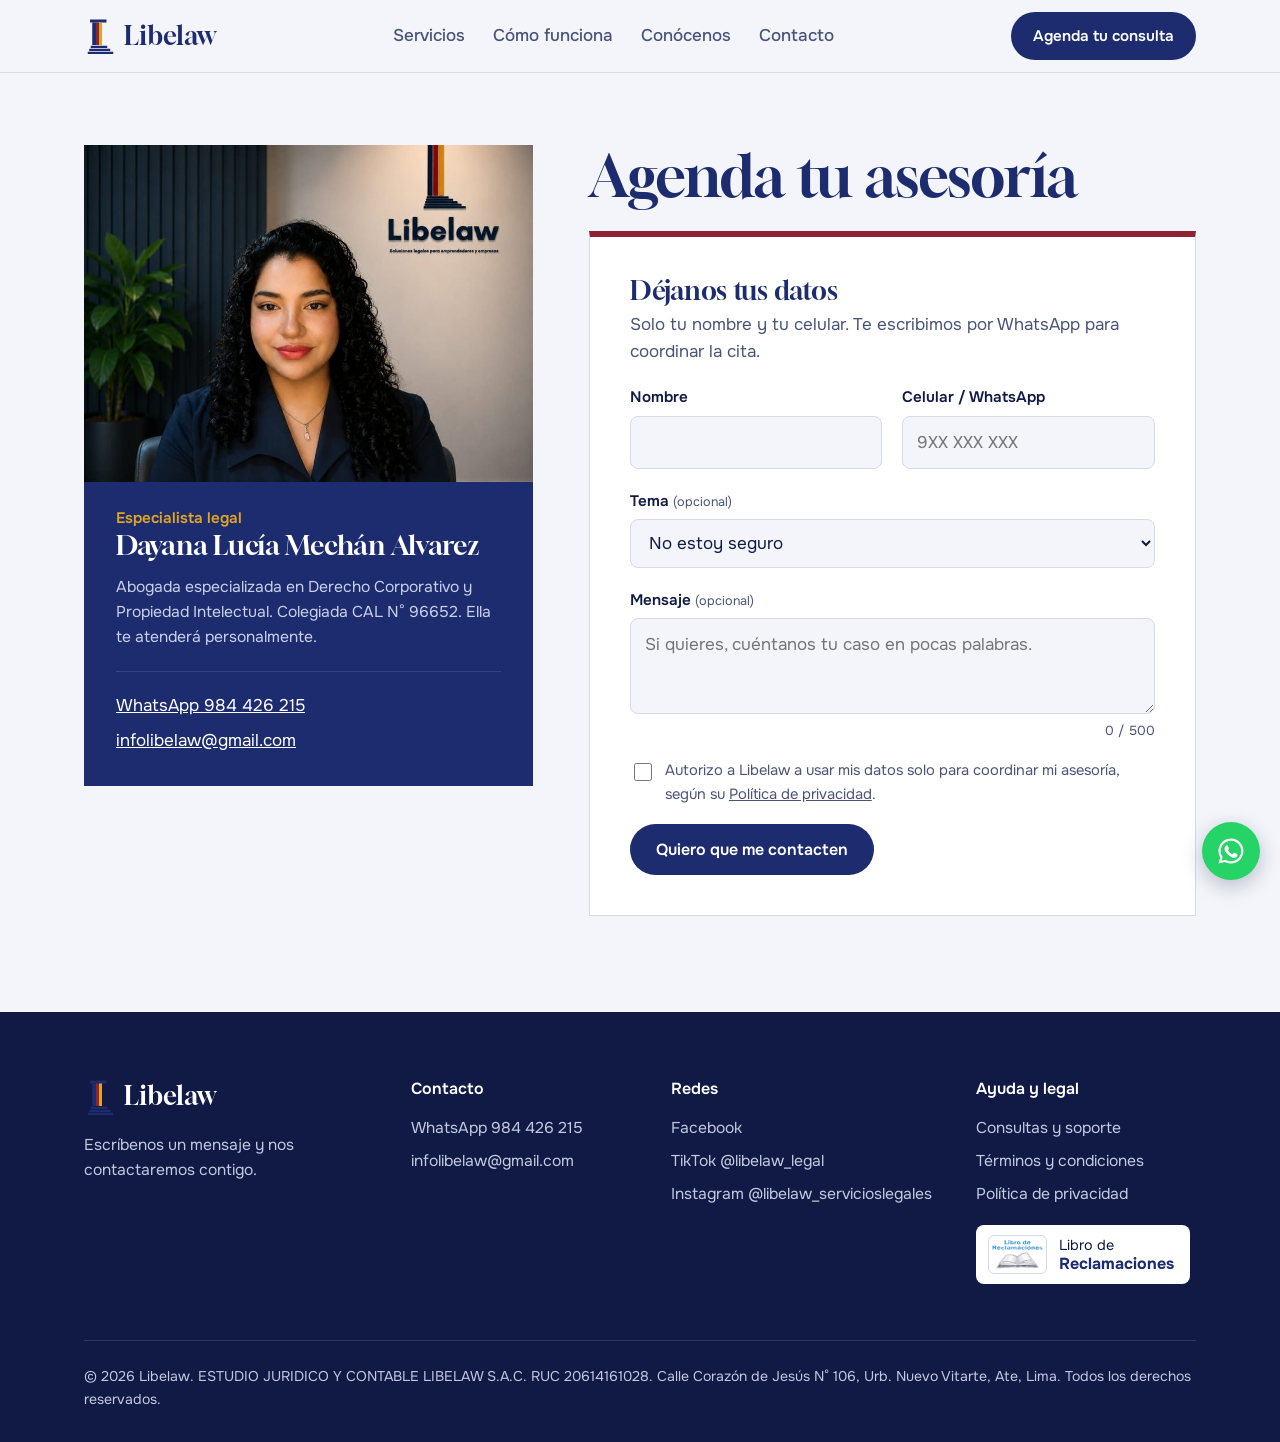
==== commit c96e07d1: "Contacto: quitar texto introductorio y botón de calendario Co-Authored-By: Claude Opus 5.5 <noreply@" ====
--- a/contacto.html
+++ b/contacto.html
@@ -67,12 +67,9 @@
 
     <div class="contact-intro">
       <h1>Agenda tu asesoría</h1>
-      <p>Elige el día y la hora en el calendario. Si prefieres, déjanos tu número y te escribimos para coordinar.</p>
-      <a class="btn btn-gold booking-cta" data-booking href="index.html#agenda">Elegir fecha y hora</a>
-
       <form class="form" action="https://formsubmit.co/infolibelaw@gmail.com" method="POST" data-ajax data-success="Listo. Te escribiremos por WhatsApp para coordinar tu cita.">
-        <h2>¿Prefieres que te contactemos?</h2>
-        <p>Solo necesitamos tu nombre y tu celular.</p>
+        <h2>Déjanos tus datos</h2>
+        <p>Solo tu nombre y tu celular. Te escribimos por WhatsApp para coordinar la cita.</p>
 
         <input type="hidden" name="_subject" value="Solicitud de cita desde la web de Libelaw">
         <input type="hidden" name="_template" value="table">
--- a/styles.css
+++ b/styles.css
@@ -435,8 +435,8 @@
   .form .no-print .btn{width:100%;justify-content:center}
 }
 
-/* Contacto: agenda primero, formulario mínimo */
-.booking-cta{margin-bottom:32px}
+/* Contacto: formulario mínimo */
+.contact-intro h1{margin-bottom:24px}
 .contact .form h2{font-size:1.6rem}
 .contact .form>p{margin-bottom:20px}
 .contact .field textarea{min-height:96px}
@@ -446,7 +446,6 @@
 }
 @media (max-width:700px){
   .contact-intro h1{font-size:2.2rem;margin-bottom:10px}
-  .booking-cta{width:100%;justify-content:center;margin-bottom:24px}
   /* Especialista compacta: foto redonda y nombre */
   .specialist{display:grid;grid-template-columns:64px 1fr;gap:14px;align-items:center;padding:14px 16px}
   .specialist-photo{width:64px;height:64px;margin:0;border-radius:50%;aspect-ratio:1/1;object-position:50% 45%}
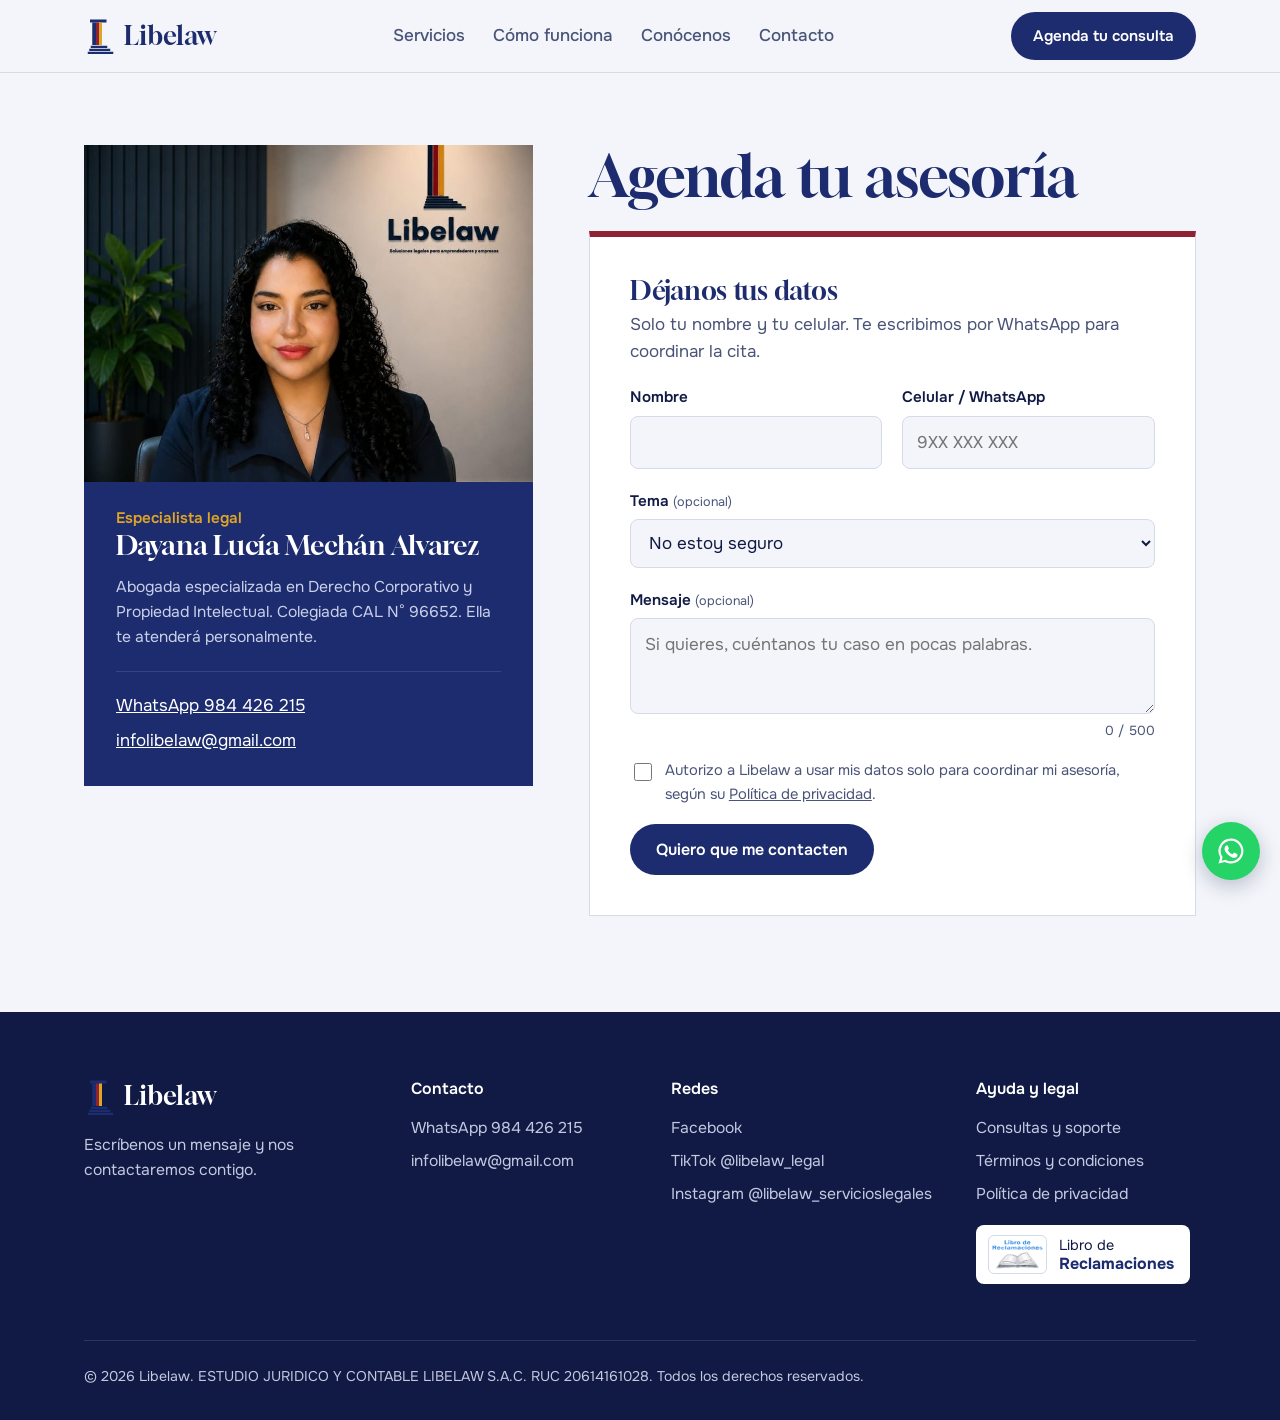
==== commit 214f159e: "Quitar dirección legal; se mantienen RUC y razón social Co-Authored-By: Claude Opus 5.5 <noreply@ant" ====
--- a/contacto.html
+++ b/contacto.html
@@ -152,7 +152,7 @@
         <span>Libro de<br><b>Reclamaciones</b></span>
       </a>
     </div>
-    <p class="legal">© 2026 Libelaw. ESTUDIO JURIDICO Y CONTABLE LIBELAW S.A.C. RUC 20614161028. Calle Corazón de Jesús N° 106, Urb. Nuevo Vitarte, Ate, Lima. Todos los derechos reservados.</p>
+    <p class="legal">© 2026 Libelaw. ESTUDIO JURIDICO Y CONTABLE LIBELAW S.A.C. RUC 20614161028. Todos los derechos reservados.</p>
   </div>
 </footer>
 
--- a/styles.css
+++ b/styles.css
@@ -177,7 +177,7 @@
 }
 @media (max-width:520px){
   .wrap{padding:0 16px}
-  .column{display:none}
+  .column{max-width:104px;margin-bottom:-12px}
   .hero{padding-top:48px}
   .hero-ctas .btn,.services-cta .btn{width:100%;justify-content:center}
   .brandnote{grid-template-columns:1fr}
@@ -454,3 +454,24 @@
   .specialist>p,.specialist ul{display:none}
   .contact .form{padding:22px 18px}
 }
+
+/* Recorrido claro hacia la cita */
+.hero-ctas{padding-bottom:0}
+.hero-note{color:var(--muted);font-size:.95rem;margin-top:20px;padding-bottom:96px}
+.steps-cta{margin-top:32px}
+.btn:active{transform:scale(.97)}
+.m-cta{display:none}
+@media (max-width:900px){.hero-note{padding-bottom:72px}}
+@media (max-width:700px){
+  .pillars{display:none}
+  .hero-note{margin-top:14px;padding-bottom:40px;font-size:.9rem}
+  .steps-cta .btn{width:100%;justify-content:center}
+  .steps-cta{margin-top:20px}
+  /* Barra inferior fija: aparece al dejar el inicio y se oculta en la sección de agenda */
+  .m-cta{display:flex;gap:10px;align-items:center;position:fixed;left:0;right:0;bottom:0;z-index:15;padding:10px 16px calc(10px + env(safe-area-inset-bottom));background:var(--white);border-top:1px solid var(--line);box-shadow:0 -8px 24px rgba(16,26,68,.12);transform:translateY(110%);transition:transform .25s ease}
+  .m-cta.show{transform:none}
+  .m-cta .btn{flex:1;justify-content:center;padding:13px 18px}
+  .m-cta-wa{flex:none;width:48px;height:48px;border-radius:50%;background:#25D366;display:grid;place-items:center}
+  body:has(.m-cta) .wa{display:none}
+}
+@media (prefers-reduced-motion:reduce){.m-cta{transition:none}.btn:active{transform:none}}
